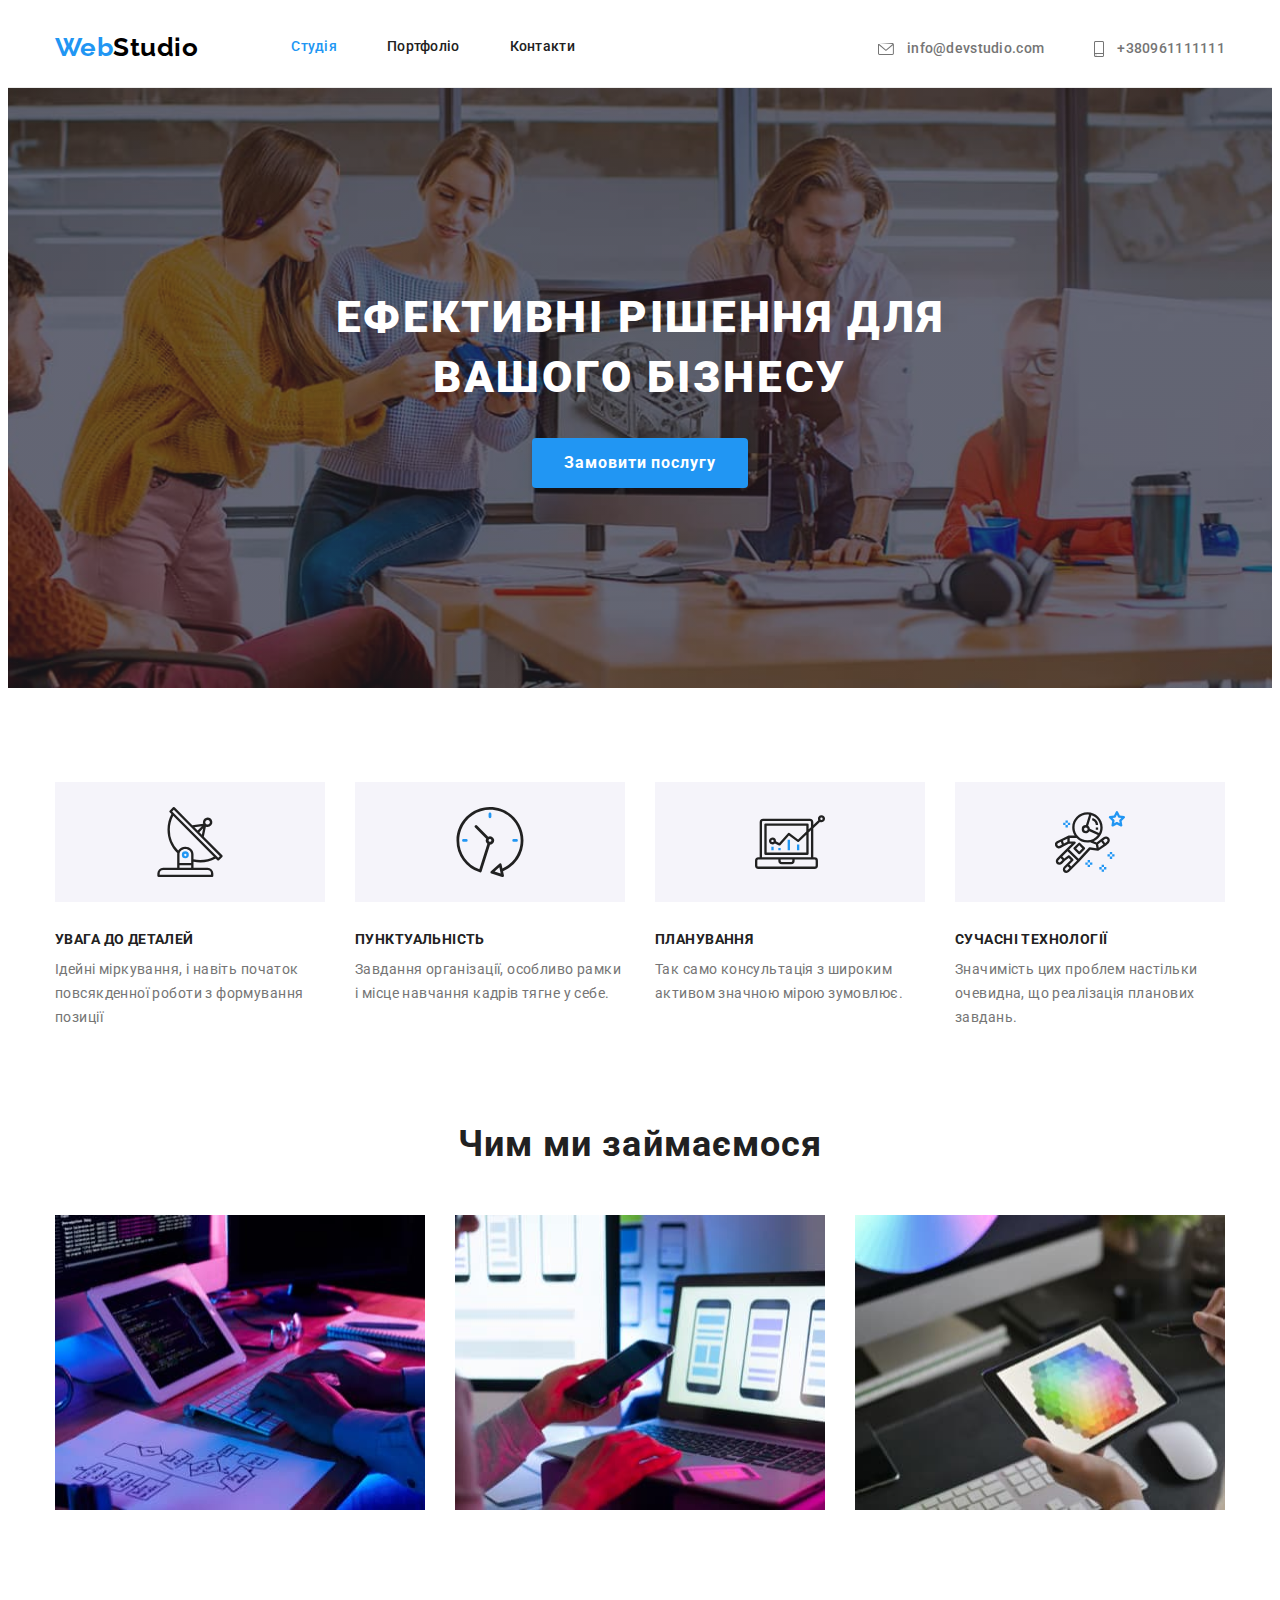
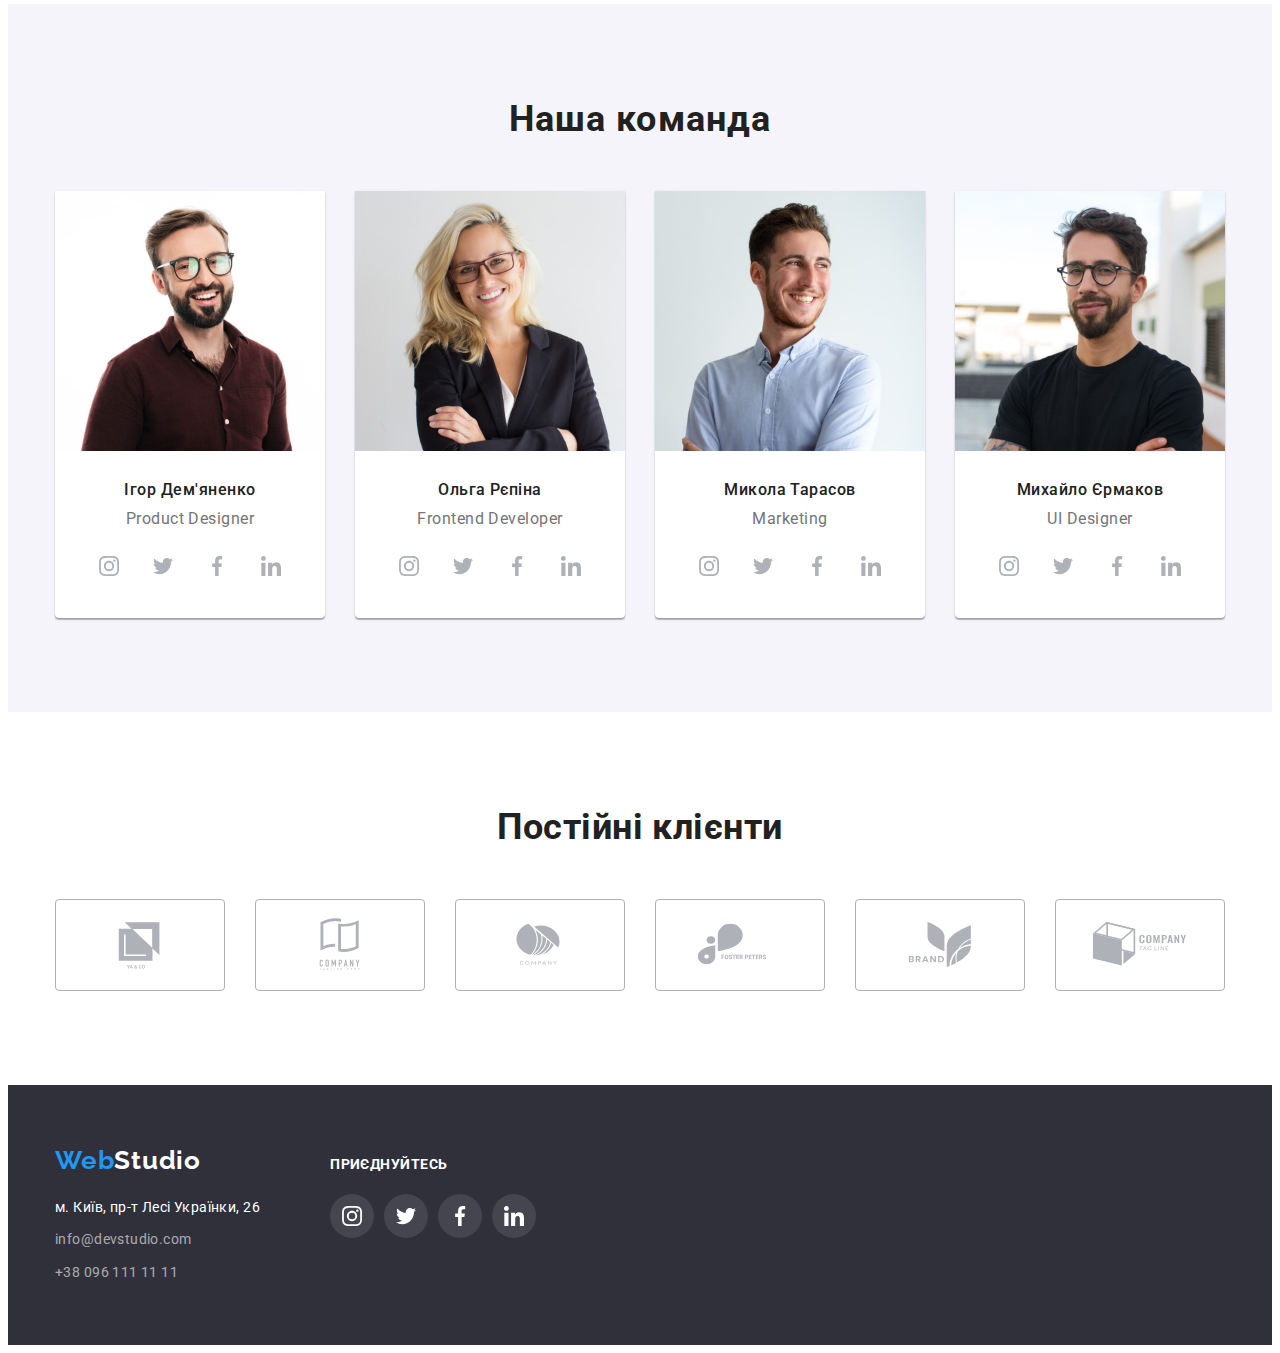
==== index.html @ 4ab60e04 "Initial commit" ====
<!DOCTYPE html>
<html lang="uk">

<head>
    <link rel="stylesheet" href="https://cdnjs.cloudflare.com/ajax/libs/modern-normalize/1.1.0/modern-normalize.min.css"
        integrity="sha512-wpPYUAdjBVSE4KJnH1VR1HeZfpl1ub8YT/NKx4PuQ5NmX2tKuGu6U/JRp5y+Y8XG2tV+wKQpNHVUX03MfMFn9Q=="
        crossorigin="anonymous" referrerpolicy="no-referrer" />
    <link rel="stylesheet" href="./css/styles.css">
    <meta charset="UTF-8">
    <meta http-equiv="X-UA-Compatible" content="IE=edge">
    <meta name="viewport" content="width=device-width, initial-scale=1.0">
    <title>Студія</title>
    <link rel="preconnect" href="https://fonts.googleapis.com">
    <link rel="preconnect" href="https://fonts.gstatic.com" crossorigin>
    <link
        href="https://fonts.googleapis.com/css2?family=Raleway:wght@700&family=Roboto:wght@400;500;700;900&display=swap"
        rel="stylesheet">
</head>

<body class="site-body">
    <!-- шапка сайту -->
    <header class="page-header">
        <div class="container container-head">
            <nav class="nav-head">
                <!-- logo -->
                <a href="./index.html" class="header-logo"><span class="web">Web</span>Studio</a>
                <!-- Навігація сайту -->
                <ul class=" nav-head-list list">
                    <li><a href="" class="header-list current">Студія</a></li>
                    <li><a href="./portfolio.html" class="header-list">Портфоліо</a></li>
                    <li><a href="#" class="header-list">Контакти</a></li>
                </ul>
            </nav>
            <!-- Контактні дані -->
            <ul class="nav-contact list">
                <li class="contact-details">
                    <a class="contact-link link" href="mailto:info@devstudio.com">
                        <svg class="contact-icon" width="16" height="12">
                            <use href="./images/icomoon.svg#icon-mail"></use>
                        </svg>
                        info@devstudio.com</a>
                </li>
                <li class="contact-details">
                    <a class="contact-link link" href="tel:+380961111111">
                        <svg class="contact-icon" width="10" height="16">
                            <use href="./images/icomoon.svg#icon-phone"></use>
                        </svg>
                        +380961111111</a>
                </li>
            </ul>
        </div>
    </header>
    <main>
        <!-- Герой -->
        <section class="overlay main-section">
            <div class="container">
                <h1 class="main-title">Ефективні рішення для вашого бізнесу</h1>
                <button type="button" class="main-btn">Замовити послугу</button>
            </div>
        </section>
        <!-- Переваги. наступні уроки  сховати заголовок h2  -->
        <section class="benefits section">
            <div class="container">
                <h2 class=" benefits-container hidden-header">Наші переваги</h2>
                <ul class="order-list list">
                    <li class="benefits-point">
                        <div class="benefits-img">
                            <svg class="icon-benefits" width="70" height="70">
                                <use href="./images/icomoon.svg#icon-antenna1"></use>
                            </svg>
                        </div>
                        <h3 class="section-heading">Увага до деталей</h3>
                        <p class=" section-p">
                            Ідейні міркування, і навіть початок повсякденної роботи з формування позиції</p>
                    </li>
                    <li class="benefits-point">
                        <div class="benefits-img">
                            <svg class="icon-benefits" width="70" height="70">
                                <use href="./images/icomoon.svg#icon-clock2"></use>
                            </svg>
                        </div>
                        <h3 class=" section-heading">Пунктуальність</h3>
                        <p class=" section-p">Завдання організації, особливо рамки і місце навчання кадрів тягне у себе.
                        </p>
                    </li>
                    <li class="benefits-point">
                        <div class="benefits-img">
                            <svg class="icon-benefits" width="70" height="70">
                                <use href="./images/icomoon.svg#icon-diagram3"></use>
                            </svg>
                        </div>
                        <h3 class="section-heading">Планування</h3>
                        <p class=" section-p">Так само консультація з широким активом значною мірою зумовлює.</p>
                    </li>
                    <li class="benefits-point">
                        <div class="benefits-img">
                            <svg class="icon-benefits" width="70" height="70">
                                <use href="./images/icomoon.svg#icon-astronaut4"></use>
                            </svg>
                        </div>
                        <h3 class=" section-heading">Сучасні технології</h3>
                        <p class="section-p">Значимість цих проблем настільки очевидна, що реалізація планових завдань.
                        </p>
                    </li>
                </ul>
            </div>
        </section>
        <!-- Чим ми займаємося -->
        <section class="about">
            <div class="container">
                <h2 class="we-work">Чим ми займаємося</h2>
                <ul class="we-work-list list">
                    <li>
                        <img src="./images/img1.jpg" alt="фото" width="370" height="295" />
                    </li>
                    <li><img src="./images/img2.jpg" alt="фото" width="370" height="295" />
                    </li>
                    <li><img src="./images/img3.jpg" alt="фото" width="370" height="295" />
                    </li>
                </ul>
            </div>
        </section>
        <!-- Наша Команда.  -->
        <section class="team-section ">
            <div class="container">
                <h2 class="our-team">Наша команда</h2>
                <ul class="team-list list">
                    <!-- Фото команди -->
                    <li class="ourteam-index">
                        <img class="photo-list-people" src="./images/img4.jpg" alt="фото-команди1" width="270"
                            height="260" />
                        <div class="pading-team">
                            <h3 class="team-name">Ігор Дем'яненко</h3>
                            <p class="working" lang="en">Product Designer</p>
                            <ul class="employees-network-list list">
                                <li class="employees-soc-item">
                                    <a class="employees-soc-link link" href="#" target="_blank"
                                        rel="noopener noreferrer nofollow">
                                        <svg class="work-con-icon" width="20" height="20">
                                            <use href="./images/icomoon.svg#icon-instagram"></use>
                                        </svg></a>
                                </li>
                                <li class="employees-soc-item">
                                    <a class="employees-soc-link link" href="#" target="_blank"
                                        rel="noopener noreferrer nofollow">
                                        <svg class="work-con-icon" width="20" height="20">
                                            <use href="./images/icomoon.svg#icon-twitter"></use>
                                        </svg></a>
                                </li>
                                <li class="employees-soc-item">
                                    <a class="employees-soc-link link" href="#" target="_blank"
                                        rel="noopener noreferrer nofollow">
                                        <svg class="work-con-icon" width="20" height="20">
                                            <use href="./images/icomoon.svg#icon-facebook"></use>
                                        </svg></a>
                                </li>
                                <li class="employees-soc-item">
                                    <a class="employees-soc-link link" href="#" target="_blank"
                                        rel="noopener noreferrer nofollow">
                                        <svg class="work-con-icon" width="20" height="20">
                                            <use href="./images/icomoon.svg#icon-linkedin"></use>
                                        </svg></a>
                                </li>
                            </ul>
                        </div>
                    </li>


                    <li class="ourteam-index">
                        <img class="photo-list-people" src="./images/img5.jpg" alt="фото-команди2" width="270"
                            height="260" />
                        <div class="pading-team">
                            <h3 class="team-name">Ольга Рєпіна</h3>
                            <p class="working" lang="en">Frontend Developer</p>
                            <ul class="employees-network-list list">
                                <li class="employees-soc-item">
                                    <a class="employees-soc-link link" href="#" target="_blank"
                                        rel="noopener noreferrer nofollow">
                                        <svg class="work-con-icon" width="20" height="20">
                                            <use href="./images/icomoon.svg#icon-instagram"></use>
                                        </svg></a>
                                </li>
                                <li class="employees-soc-item">
                                    <a class="employees-soc-link link" href="#" target="_blank"
                                        rel="noopener noreferrer nofollow">
                                        <svg class="work-con-icon" width="20" height="20">
                                            <use href="./images/icomoon.svg#icon-twitter"></use>
                                        </svg></a>
                                </li>
                                <li class="employees-soc-item">
                                    <a class="employees-soc-link link" href="#" target="_blank"
                                        rel="noopener noreferrer nofollow">
                                        <svg class="work-con-icon" width="20" height="20">
                                            <use href="./images/icomoon.svg#icon-facebook"></use>
                                        </svg></a>
                                </li>
                                <li class="employees-soc-item">
                                    <a class="employees-soc-link link" href="#" target="_blank"
                                        rel="noopener noreferrer nofollow">
                                        <svg class="work-con-icon" width="20" height="20">
                                            <use href="./images/icomoon.svg#icon-linkedin"></use>
                                        </svg></a>
                                </li>
                            </ul>
                        </div>
                    </li>
                    <li class="ourteam-index">
                        <img class="photo-list-people" src="./images/img6.jpg" alt="фото-команди3" width="270"
                            height="260" />
                        <div class="pading-team">
                            <h3 class="team-name">Микола Тарасов</h3>
                            <p class="working" lang="en">Marketing</p>
                            <ul class="employees-network-list list">
                                <li class="employees-soc-item">
                                    <a class="employees-soc-link link" href="#" target="_blank"
                                        rel="noopener noreferrer nofollow">
                                        <svg class="work-con-icon" width="20" height="20">
                                            <use href="./images/icomoon.svg#icon-instagram"></use>
                                        </svg></a>
                                </li>
                                <li class="employees-soc-item">
                                    <a class="employees-soc-link link" href="#" target="_blank"
                                        rel="noopener noreferrer nofollow">
                                        <svg class="work-con-icon" width="20" height="20">
                                            <use href="./images/icomoon.svg#icon-twitter"></use>
                                        </svg></a>
                                </li>
                                <li class="employees-soc-item">
                                    <a class="employees-soc-link link" href="#" target="_blank"
                                        rel="noopener noreferrer nofollow">
                                        <svg class="work-con-icon" width="20" height="20">
                                            <use href="./images/icomoon.svg#icon-facebook"></use>
                                        </svg></a>
                                </li>
                                <li class="employees-soc-item">
                                    <a class="employees-soc-link link" href="#" target="_blank"
                                        rel="noopener noreferrer nofollow">
                                        <svg class="work-con-icon" width="20" height="20">
                                            <use href="./images/icomoon.svg#icon-linkedin"></use>
                                        </svg></a>
                                </li>
                            </ul>
                        </div>
                    </li>
                    <li class="ourteam-index">
                        <img class="photo-list-people" src="./images/img7.jpg" alt="фото-команди4" width="270"
                            height="260" />
                        <div class="pading-team">
                            <h3 class="team-name">Михайло Єрмаков</h3>
                            <p class="working" lang="en">UI Designer</p>
                            <ul class="employees-network-list list">
                                <li class="employees-soc-item">
                                    <a class="employees-soc-link link" href="#" target="_blank"
                                        rel="noopener noreferrer nofollow">
                                        <svg class="work-con-icon" width="20" height="20">
                                            <use href="./images/icomoon.svg#icon-instagram"></use>
                                        </svg></a>
                                </li>
                                <li class="employees-soc-item">
                                    <a class="employees-soc-link link" href="#" target="_blank"
                                        rel="noopener noreferrer nofollow">
                                        <svg class="work-con-icon" width="20" height="20">
                                            <use href="./images/icomoon.svg#icon-twitter"></use>
                                        </svg></a>
                                </li>
                                <li class="employees-soc-item">
                                    <a class="employees-soc-link link" href="#" target="_blank"
                                        rel="noopener noreferrer nofollow">
                                        <svg class="work-con-icon" width="20" height="20">
                                            <use href="./images/icomoon.svg#icon-facebook"></use>
                                        </svg></a>
                                </li>
                                <li class="employees-soc-item">
                                    <a class="employees-soc-link link" href="#" target="_blank"
                                        rel="noopener noreferrer nofollow">
                                        <svg class="work-con-icon" width="20" height="20">
                                            <use href="./images/icomoon.svg#icon-linkedin"></use>
                                        </svg></a>
                                </li>
                            </ul>
                        </div>
                    </li>
                </ul>
            </div>
        </section>
        <!-- Постійні клієнти -->
        <section class="clients-section">
            <div class="container">
                <h2 class="clients-title">Постійні клієнти</h2>
                <ul class="clients-list list">
                    <li class="clients-item">
                        <a class="clients-link link" href="#" target="_blank" rel="noopener noreferrer nofollow">
                            <svg class="cliens-icon" width="106" height="60">
                                <use href="./images/icomoon.svg#icon-Logo-1"></use>
                            </svg></a>
                    </li>
                    <li class="clients-item">
                        <a class="clients-link link" href="#" target="_blank" rel="noopener noreferrer nofollow"><svg
                                class="cliens-icon" width="106" height="60">
                                <use href="./images/icomoon.svg#icon-Logo-2"></use>
                            </svg></a>
                    </li>
                    <li class="clients-item">
                        <a class="clients-link link" href="#" target="_blank" rel="noopener noreferrer nofollow"><svg
                                class="cliens-icon" width="106" height="60">
                                <use href="./images/icomoon.svg#icon-Logo-3"></use>
                            </svg></a>
                    </li>
                    <li class="clients-item">
                        <a class="clients-link link" href="#" target="_blank" rel="noopener noreferrer nofollow"><svg
                                class="cliens-icon" width="106" height="60">
                                <use href="./images/icomoon.svg#icon-Logo-4"></use>
                            </svg></a>
                    </li>
                    <li class="clients-item">
                        <a class="clients-link link" href="#" target="_blank" rel="noopener noreferrer nofollow"><svg
                                class="cliens-icon" width="106" height="60">
                                <use href="./images/icomoon.svg#icon-Logo-5"></use>
                            </svg></a>
                    </li>
                    <li class="clients-item">
                        <a class="clients-link link" href="#" target="_blank" rel="noopener noreferrer nofollow"><svg
                                class="cliens-icon" width="106" height="60">
                                <use href="./images/icomoon.svg#icon-Logo-6"></use>
                            </svg></a>
                    </li>
                </ul>
            </div>
        </section>
        </div>
    </main>
    <!-- Футер -->
    <footer class="footer">
        <div class="container">
            <div class="column-wrapper">
                <div class="left-column-footer">
                    <!-- футер лого -->
                    <a class="footer-logo" href="./index.html">
                        <span class="footer-web">Web</span>Studio</a>
                    <address class="address-footer-index ">
                        <ul class="address-list list">
                            <li class="list-index-foot">
                                <a class="address link" href="https://goo.gl/maps/mVJf43payoTZsXNx5" target="_blank"
                                    rel="noopener norefferer nofollow">м. Київ, пр-т Лесі Українки, 26</a>
                            </li>
                            <li class="address-item">
                                <a class="footer-link link" href="mailto:info@devstudio.com">
                                    info@devstudio.com</a>
                            </li>
                            <li class="address-item">
                                <a class="footer-link link " href=+380961111111">
                                    +38 096 111 11 11</a>
                            </li>
                        </ul>
                    </address>
                </div>
                <!--Приєднуйтесь -->
                <div class="social-networks-footer">
                    <p class="invitation-text">Приєднуйтесь</p>
                    <ul class="soc-networks-list list">
                        <li class="networks-soc-item">
                            <a class="networks-soc-link link" href="#" target="_blank"
                                rel="noopener noreferrer nofollow"><svg class="networks-soc-icon" width="20"
                                    height="20">
                                    <use href="./images/icomoon.svg#icon-instagram"></use>
                                </svg></a>
                        </li>
                        <li class="networks-soc-item">
                            <a class="networks-soc-link link" href="#" target="_blank"
                                rel="noopener noreferrer nofollow"><svg class="networks-soc-icon" width="20"
                                    height="20">
                                    <use href="./images/icomoon.svg#icon-twitter"></use>
                                </svg></a>
                        </li>
                        <li class="networks-soc-item">
                            <a class="networks-soc-link link" href="#" target="_blank"
                                rel="noopener noreferrer nofollow"><svg class="networks-soc-icon" width="20"
                                    height="20">
                                    <use href="./images/icomoon.svg#icon-facebook"></use>
                                </svg></a>
                        </li>
                        <li class="networks-soc-item">
                            <a class="networks-soc-link link" href="#" target="_blank"
                                rel="noopener noreferrer nofollow"><svg class="networks-soc-icon" width="20"
                                    height="20">
                                    <use href="./images/icomoon.svg#icon-linkedin"></use>
                                </svg></a>
                        </li>
                    </ul>
                </div>
            </div>
        </div>
    </footer>
</body>

</html>
---- css/styles.css ----
html {
    box-sizing: border-box;
}

*,
*::before,
*::after {
    box-sizing: inherit;
}

.body {
    font-family: 'Roboto', sans-serif;
    background-color: #FFFFFF;
    font-size: 14px;
    letter-spacing: 0.03em;
    color: var(--main-txt);
}

:root {
    --primary-text-color: #757575;
    --title-text-color: #212121;
    --accent-color: #2196f3;
    --secondary-accent-color: #ffffff;
    --hero-bg-color: #2f303a;
    --secondary-bg-color: #f5f4fa;
    --hover-btn-color: #188ce8;
    --header-logo-text-color: #000000;
    --border-header-color: #ececec;
    --footer-mail-tel-color: rgba(255, 255, 255, 0.6);
    --portfolio-item-border-color: #eeeeee;
    --fill-icon-color: #afb1b8;
}

p,
h1,
h2,
h3,
h4,
h5,
h6 {
    margin: 0;
}

ul,
ol {
    margin: 0;
    padding-left: 0;
}

button {
    cursor: pointer;
}

img {
    display: block;
}

/* Прибирає крапки в списках елементів <li> */
.list {
    list-style: none;
}

/*Прибирає підкреслення посилань<a> */
.link {
    text-decoration: none;
}

.container {
    width: 1200px;
    padding-left: 15px;
    padding-right: 15px;
    margin: 0 auto;
    /* outline: 2px solid red; */
}

.img {
    display: block;
}

.site-body {
    background-color: var(--secondary-accent-color);
    color: var(--title-text-color);
    font-family: 'Roboto', sans-serif;
    letter-spacing: 0.03em;
}

/* Хедер шапка сайту */

.page-header {
    /* display: flex;
    padding-top: 24px;
    padding-bottom: 24px;
    outline: 2px solid #F5F5F5; */
    padding: 24px 0;
    border-bottom: 1px solid var(--border-header-color);
}

.container-head {
    display: flex;
    align-items: center;
}

.nav-head {
    display: flex;
    align-items: center;
}

/* logo (спільне)*/
.header-logo {
    font-family: 'Raleway', sans-serif;
    font-weight: 700;
    font-size: 26px;
    line-height: 1.19;
    color: #000000;
    text-decoration: none;
    margin-right: 93px;
}

.web {
    color: #2196F3;
    text-decoration: none
}

/* Навігація сайту (спільна) */
.nav-head-list {
    font-weight: 500;
    font-size: 14px;
    line-height: 1.14;
    letter-spacing: 0.02em;
    display: flex;
    gap: 50px;
}

.header-list {
    font-family: 'Roboto', sans-serif;
    font-weight: 500;
    font-size: 14px;
    line-height: 1.14;
    letter-spacing: 0.02em;
    color: #212121;
    text-decoration: none;
    display: block;
}

.header-list:hover,
.header-list:focus {
    color: #2196F3;
}

.current {
    color: #2196F3;
}

/*Контактні дані (спільні)*/
.nav-contact {
    display: flex;
    gap: 50px;
    margin-left: auto;
}

.contact-link {
    /* font-family: 'Roboto', sans-serif;
    font-weight: 500;
    font-size: 14px;
    line-height: 1.14;
    letter-spacing: 0.02em;
    color: #757575;
    text-decoration: none;
    font-style: normal;
    padding-top: 32px;
    padding-bottom: 32px; */
    font-weight: 500;
    font-size: 14px;
    line-height: 1.14;
    letter-spacing: 0.02em;
    color: var(--primary-text-color);
    vertical-align: middle;
}

.contact-link:hover,
.contact-link:focus {
    color: var(--accent-color);
}

/* іконки до мейл та тел (спільний) 4 дз*/
.contact-icon {
    margin-right: 10px;
    fill: currentColor;
    vertical-align: middle
}


/* Футер ( спільний ) */

.footer {
    background-color: var(--hero-bg-color);
    color: var(--secondary-accent-color);
    padding: 60px 0;
}

.column-wrapper {
    display: flex;
    gap: 70px;
    align-items: baseline;
}

.left-column-footer {}

.footer-logo {
    font-family: 'Raleway', sans-serif;
    font-weight: 700;
    font-size: 26px;
    line-height: 1.19;
    letter-spacing: 0.03em;
    color: var(--secondary-accent-color);
    text-decoration: none;
}

.footer-web {
    text-decoration: none;
    color: #2196F3;
}

.address-footer-index {
    margin-top: 20px;
}

.list-index-foot {
    /* margin-bottom: 9px; */
    display: block;
}

.address {
    font-family: 'Roboto', sans-serif;
    font-weight: 400;
    font-size: 14px;
    line-height: 1.71;
    letter-spacing: 0.03em;
    color: var(--secondary-accent-color);
    text-decoration: none;
    font-style: normal;
}

.address-item {
    display: block;
    margin-top: 9px;
}

.footer-link {
    font-family: 'Roboto', sans-serif;
    font-weight: 400;
    font-size: 14px;
    line-height: 1.71;
    letter-spacing: 0.03em;
    color: var(--footer-mail-tel-color);
    font-style: normal;
}

.address:hover,
.address:focus,
.footer-link :hover,
.footer-link :focus {
    color: var(--accent-color);
}

/* Приєднуйтесь .Футер (спільний) */


.invitation-text {
    /* font-family: 'Roboto';
    font-weight: 700;
    font-size: 14px;
    line-height: 16px;
    letter-spacing: 0.03em;
    text-transform: uppercase;
    color: #FFFFFF; */
    font-weight: 700;
    font-size: 14px;
    line-height: 1.14;
    text-transform: uppercase;
    color: var(--secondary-accent-color);
    margin-bottom: 21px;
}

.soc-networks-list {
    display: flex;
    justify-content: center;
    gap: 10px;
    /* display: flex;
    gap: 10px;
    margin-top: 20px;
     */
}

.networks-soc-item {
    width: 44px;
    height: 44px;
}

.networks-soc-link {
    width: 100%;
    height: 100%;
    display: flex;
    background: rgba(255, 255, 255, 0.1);
    border-radius: 50%;
    align-items: center;
    justify-content: center;
}

.networks-soc-icon {
    fill: var(--secondary-accent-color);
}

.networks-soc-link:hover,
.networks-soc-link:focus {
    background-color: var(--accent-color);
}

.networks-soc-link:hover,
.networks-soc-icon,
.networks-soc-link:focus,
.networks-soc-icon {
    fill: var(--secondary-accent-color);
}

/* Герой  індекс*/
.overlay {
    background-color: var(--hero-bg-color);
    padding-top: 200px;
    padding-bottom: 200px;
    text-align: center;
    max-width: 1600px;
    height: 600px;
    margin-left: auto;
    margin-right: auto;
    background-image: linear-gradient(to right, rgba(47, 48, 58, 0.4), rgba(47, 48, 58, 0.4)),
        url(../images/img.hero.jpg);
    background-size: cover;
    background-repeat: no-repeat;
    background-position: center;
}

.main-section {
    background-color: #2F303A;
    padding-bottom: 200px;
    padding-top: 200px;
    text-align: center;
}

/* Ефективні рішення для вашого бізнесу */
.main-title {
    font-family: 'Roboto', sans-serif;
    font-weight: 900;
    font-size: 44px;
    line-height: 1.36;
    text-align: center;
    letter-spacing: 0.06em;
    text-transform: uppercase;
    color: #FFFFFF;
    width: 696px;
    margin: 0 auto;
    margin-bottom: 30px;
}

/* Кнопка індекс */
.main-btn {
    box-shadow: 0px 4px 4px rgba(0, 0, 0, 0.15);
    border-radius: 4px;
    border: none;
    background-color: #2196F3;
    font-family: 'Roboto';
    font-weight: 700;
    font-size: 16px;
    line-height: 1.87;
    letter-spacing: 0.06em;
    color: #FFFFFF;
    cursor: pointer;
    min-width: 216px;
    padding: 10px 32px;
}

/* Переваги. Потім сховати заголовок h2 */
.benefits {
    padding-top: 94px;
    padding-bottom: 94px;
}

.benefits-container {}

.hidden-header {
    position: absolute;
    white-space: nowrap;
    width: 1px;
    height: 1px;
    overflow: hidden;
    border: 0;
    padding: 0;
    clip: rect(0 0 0 0);
    clip-path: inset(50%);
    margin: -1px;
}

.order-list {
    display: flex;
    gap: 30px;
}

.benefits-point {
    flex-basis: calc((100% - 30px) / 4);
}

.benefits-img {
    width: 270px;
    height: 120px;
    display: flex;
    align-items: center;
    justify-content: center;
    padding: 25px 100px;
    background-color: var(--secondary-bg-color);
    margin-bottom: 30px;
}

.icon-benefits {}

.section-heading {
    font-weight: 700;
    font-size: 14px;
    line-height: 1.14;
    letter-spacing: 0.03em;
    text-transform: uppercase;
    color: var(--title-text-color);
    margin-bottom: 10px;
}

.section-p {
    font-family: 'Roboto', sans-serif;
    font-weight: 400;
    font-size: 14px;
    line-height: 1.71;
    letter-spacing: 0.03em;
    color: #757575;
    /* margin-top: 10px; */
}

/* Чим ми займаємося */
.about {
    text-align: center;
    padding-bottom: 94px;
}

.we-work {
    font-family: 'Roboto', sans-serif;
    font-weight: 700;
    font-size: 36px;
    line-height: 1.16;
    text-align: center;
    letter-spacing: 0.03em;
    color: #212121;
    margin-bottom: 50px;
}

.we-work-list {
    display: flex;
    gap: 30px;
}

/* Наша команда */
.team-section {
    /* background-color: #F5F4FA;
    text-align: center;
    padding-bottom: 94px 0; */
    background-color: #F5F4FA;
    padding-top: 94px;
    padding-bottom: 94px;
    text-align: center;
}

.our-team {
    /* font-family: 'Roboto', sans-serif;
    font-weight: 700;
    font-size: 36px;
    line-height: 1.16;
    text-align: center;
    letter-spacing: 0.03em;
    color: #212121;
    margin-bottom: 50px; */
    font-weight: 700;
    font-size: 36px;
    line-height: 1.17;
    letter-spacing: 0.03em;
    color: var(--title-text-color);
    margin-bottom: 50px;
}

.team-list {
    display: flex;
    gap: 30px;
}

/* Фото команди */
.ourteam-index {
    background: #FFFFFF;
    box-shadow: 0px 1px 3px rgba(0, 0, 0, 0.12), 0px 1px 1px rgba(0, 0, 0, 0.14), 0px 2px 1px rgba(0, 0, 0, 0.2);
    border-radius: 0px 0px 4px 4px;
}

.pading-team {
    /* padding: 30px 0;
    font-size: 0; */
    padding-top: 30px;
    padding-bottom: 30px;
}

.team-name {
    font-family: 'Roboto', sans-serif;
    font-weight: 500;
    font-size: 16px;
    line-height: 1.18;
    text-align: center;
    letter-spacing: 0.03em;
    color: #212121;
    margin-bottom: 10px;
}

.working {
    font-family: 'Roboto', sans-serif;
    font-weight: 400;
    font-size: 16px;
    line-height: 1.19;
    text-align: center;
    letter-spacing: 0.03em;
    color: #757575;
    margin-bottom: 16px;
}



/* Соцмережі під фото */
.work-con-icon {
    fill: var(--fill-icon-color);
}

.employees-network-list {
    display: flex;
    justify-content: center;
    gap: 10px;
}

.employees-soc-item {
    width: 44px;
    height: 44px;
}

.employees-soc-link {
    width: 100%;
    height: 100%;
    display: flex;
    background: var(--secondary-accent-color);
    border-radius: 50%;
    align-items: center;
    justify-content: center;
}

.employees-soc-link:hover,
.employees-soc-link:focus {
    background: var(--accent-color);
}

.employees-soc-link:hover .work-con-icon,
.employees-soc-link:focus .work-con-icon {
    fill: var(--secondary-accent-color);
}

/* Постійні клієнти */
.clients-section {
    padding-top: 94px;
    padding-bottom: 94px;
}

.clients-title {
    font-weight: 700;
    font-size: 36px;
    line-height: 1.17;
    text-align: center;
    color: var(--title-text-color);
    margin-bottom: 50px;
}

.clients-list {
    display: flex;
    gap: 30px;
    list-style-type: none;
}

.clients-item {
    width: calc((100% - 150px) / 6);
    height: 92px;
}

.clients-link {
    width: 100%;
    height: 100%;
    border: 1px solid var(--fill-icon-color);
    border-radius: 4px;
    display: flex;
    align-items: center;
    justify-content: center;
}

.cliens-icon {
    fill: var(--fill-icon-color);
}

.clients-link:hover,
.clients-link:focus {
    border-color: var(--accent-color);
}

.clients-link:hover .cliens-icon,
.clients-link:focus .cliens-icon {
    fill: var(--accent-color);
}

/* Портфоліо  Портфоліо Портфоліо Портфоліо */
/* головний контент меін */
.main-color-port {
    padding-top: 94px;
    padding-bottom: 94px;
}

.hidden-header-port {
    position: absolute;
    white-space: nowrap;
    width: 1px;
    height: 1px;
    overflow: hidden;
    border: 0;
    padding: 0;
    clip: rect(0 0 0 0);
    clip-path: inset(50%);
    margin: -1px;


}

/* Конопки */
.button-list-port {
    display: flex;
    justify-content: center;
    gap: 8px;
    margin-bottom: 50px;
}

.filter-button {}

.portfolio-button {
    font-family: 'Roboto', sans-serif;
    font-style: normal font-weight: 500;
    font-size: 16px;
    line-height: 1.62;
    text-align: center;
    letter-spacing: 0.03em;
    background-color: #F5F4FA;
    color: var(--title-text-color: #212121);
    border-radius: 4px;
    border: none;
    padding: 6px 22px;
}

.portfolio-button:hover,
.portfolio-button:focus {
    color: var(--secondary-accent-color);
    background-color: var(--accent-color);
    cursor: pointer;
    box-shadow: 0px 3px 1px rgba(0, 0, 0, 0.1), 0px 1px 2px rgba(0, 0, 0, 0.08),
        0px 2px 2px rgba(0, 0, 0, 0.12);
}

/* Список портфоліо карток */
.port-product-list {
    display: flex;
    flex-wrap: wrap;
    gap: 30px;
}

.product-item {
    flex-basis: calc((100% - 60px) / 3);
}

.card-link {
    display: block;
}

.card-link:hover,
.card-link:focus {
    box-shadow: 0px 1px 1px rgba(0, 0, 0, 0.12), 0px 4px 4px rgba(0, 0, 0, 0.06), 1px 4px 6px rgba(0, 0, 0, 0.16);
}

.card-image {}

.portfolio-owner {
    padding: 20px 24px;
    border: 1px solid var(--portfolio-item-border-color);
    border-top: none;
}

.portfolio-img {
    font-family: 'Roboto', sans-serif;
    font-weight: 700;
    font-size: 18px;
    line-height: 2;
    letter-spacing: 0.06em;
    color: #212121;
    margin-bottom: 4px;
    /* font-weight: 700;
    font-size: 18px;
    line-height: calc(36 / 18);
    letter-spacing: 0.06em;
    color: var(--title-text-color); */
}

.portfolio-parag {
    font-family: 'Roboto', sans-serif;
    font-weight: 400;
    font-size: 16px;
    line-height: 1.87;
    letter-spacing: 0.03em;
    color: #757575;
    /* font-weight: 400;
    font-size: 16px;
    line-height: 1.87;
    letter-spacing: 0.03em;
    color: var(--primary-text-color); */
}

/* футер зверху спільний */
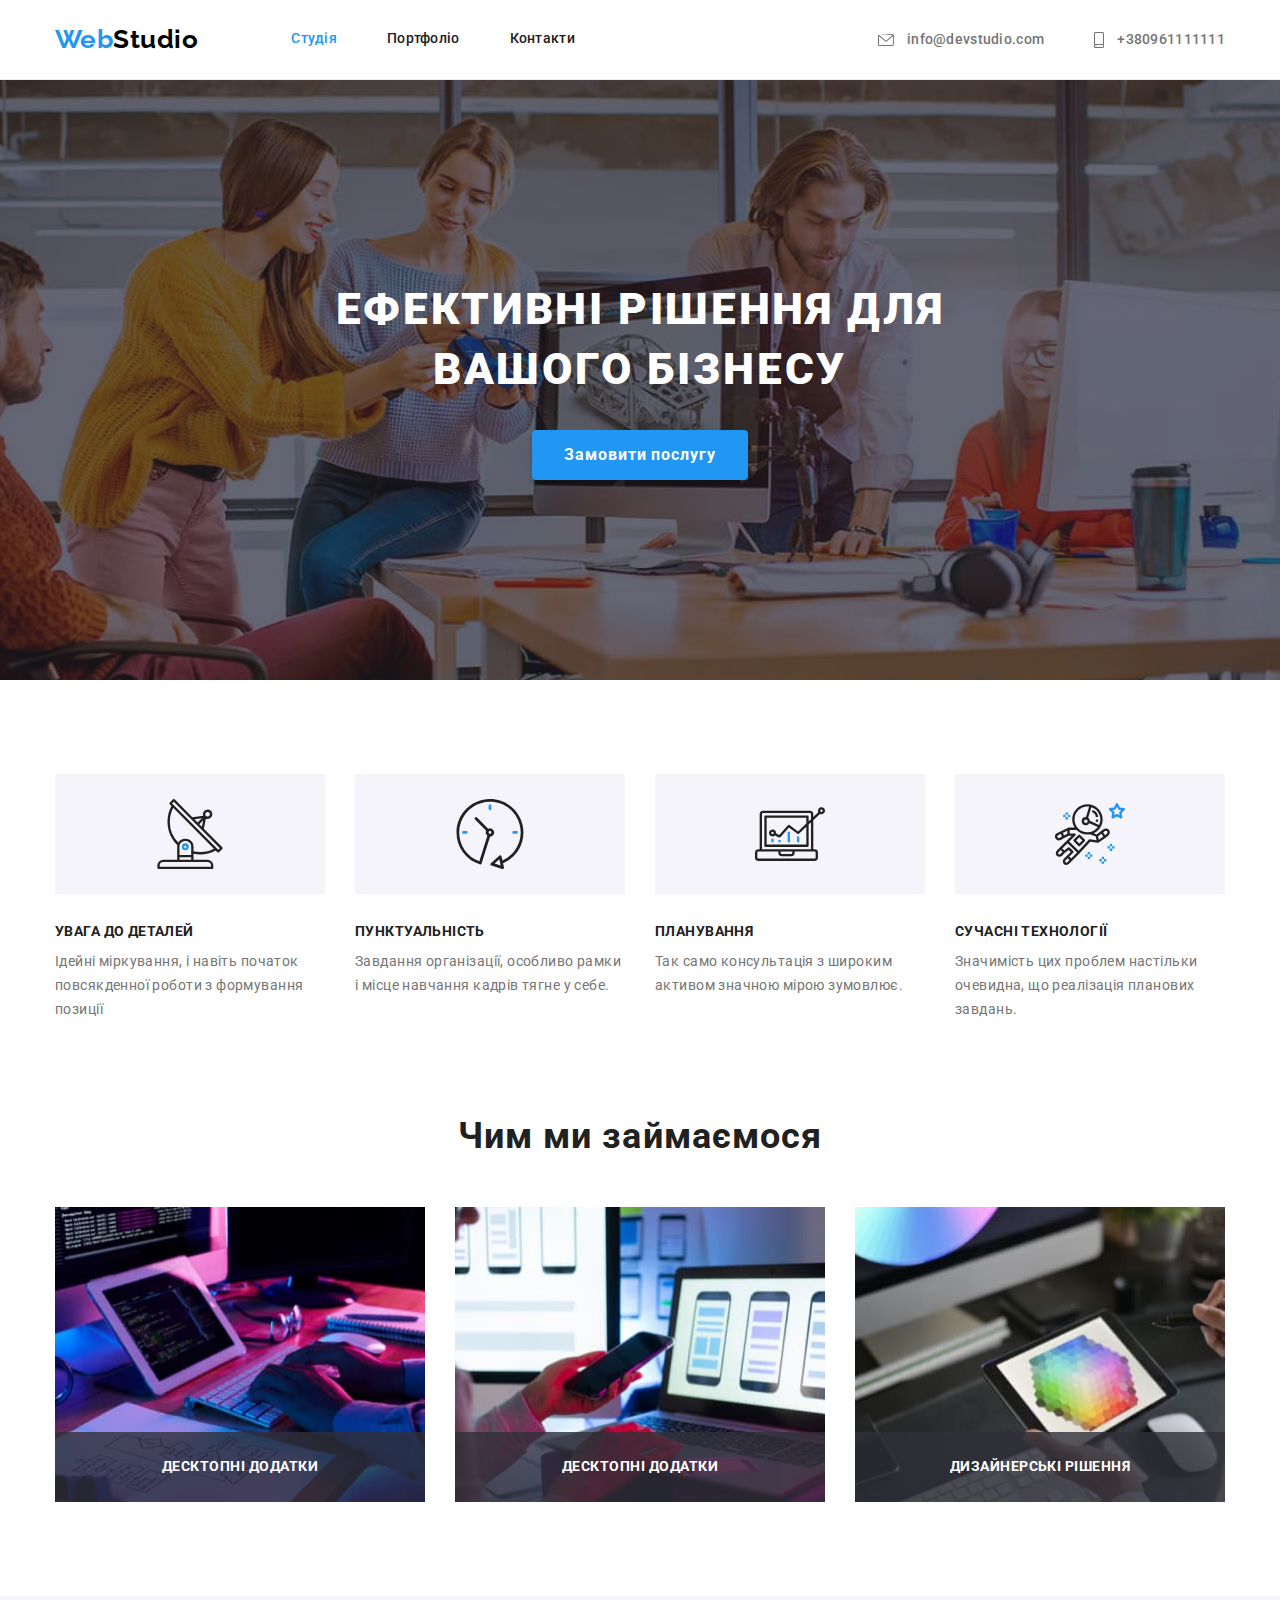
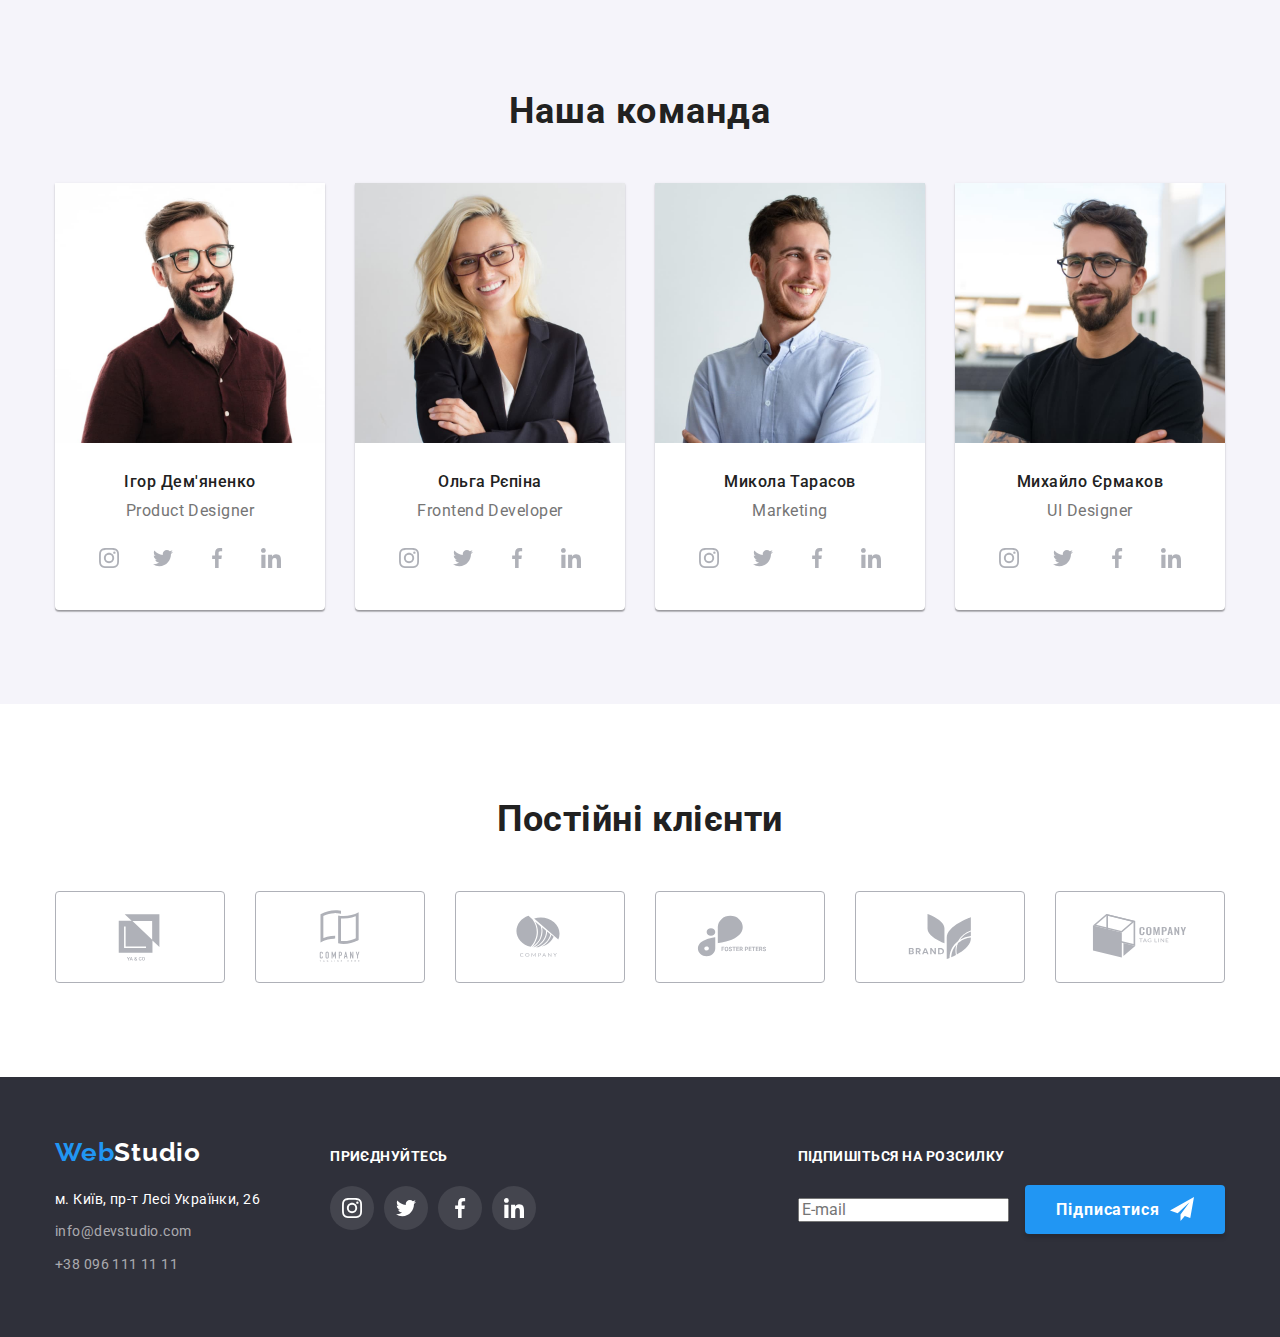
==== commit 6b7b24f6: "hw5" ====
--- a/index.html
+++ b/index.html
@@ -2,20 +2,23 @@
 <html lang="uk">
 
 <head>
+    <meta charset="UTF-8">
+    <meta http-equiv="X-UA-Compatible" content="IE=edge">
+    <meta name="viewport" content="width=device-width, initial-scale=1.0">
+    <title>&#13277;Студія</title>
+
+    <link rel="preconnect" href="https://fonts.googleapis.com">
+    <link rel="preconnect" href="https://fonts.gstatic.com" crossorigin>
+    <link href="https://fonts.googleapis.com/css2?family=Raleway:wght@700&family=Roboto:wght@400;500;700;900&display=swap"
+        rel="stylesheet">
+
+    <link rel="stylesheet" href="https://cdnjs.cloudflare.com/ajax/libs/modern-normalize/1.0.0/modern-normalize.min.css" />
     <link rel="stylesheet" href="https://cdnjs.cloudflare.com/ajax/libs/modern-normalize/1.1.0/modern-normalize.min.css"
         integrity="sha512-wpPYUAdjBVSE4KJnH1VR1HeZfpl1ub8YT/NKx4PuQ5NmX2tKuGu6U/JRp5y+Y8XG2tV+wKQpNHVUX03MfMFn9Q=="
         crossorigin="anonymous" referrerpolicy="no-referrer" />
+
     <link rel="stylesheet" href="./css/styles.css">
-    <meta charset="UTF-8">
-    <meta http-equiv="X-UA-Compatible" content="IE=edge">
-    <meta name="viewport" content="width=device-width, initial-scale=1.0">
-    <title>Студія</title>
-    <link rel="preconnect" href="https://fonts.googleapis.com">
-    <link rel="preconnect" href="https://fonts.gstatic.com" crossorigin>
-    <link
-        href="https://fonts.googleapis.com/css2?family=Raleway:wght@700&family=Roboto:wght@400;500;700;900&display=swap"
-        rel="stylesheet">
-</head>
+    
 
 <body class="site-body">
     <!-- шапка сайту -->
@@ -111,11 +114,20 @@
                 <h2 class="we-work">Чим ми займаємося</h2>
                 <ul class="we-work-list list">
                     <li>
+                        <div class="we-do-container">
+                            <p class="we-do-text">Десктопні додатки</p>
                         <img src="./images/img1.jpg" alt="фото" width="370" height="295" />
-                    </li>
+                    </div>
+                    </li>
+                    <div class="we-do-container">
+                        <p class="we-do-text">Десктопні додатки</p>
                     <li><img src="./images/img2.jpg" alt="фото" width="370" height="295" />
-                    </li>
+                    </div>
+                    </li>
+                    <div class="we-do-container">
+                        <p class="we-do-text">Дизайнерські рішення</p>
                     <li><img src="./images/img3.jpg" alt="фото" width="370" height="295" />
+                    </div>
                     </li>
                 </ul>
             </div>
@@ -388,9 +400,85 @@
                         </li>
                     </ul>
                 </div>
+                <div class="footer-input-check">
+                    <p class="footer-label">Підпишіться на розсилку</p>
+                    <form name="footer-form" class="footer-form" action="#" autocomplete="off">
+                        <label>
+                            <input type="email" name="mail" placeholder="E-mail" class="foot-sub-form-mail"/>
+                        </label>
+                        <button class="footer-subscription main-button" type="submit">
+                            Підписатися
+                            <svg class="button-send-icon" width="24" height="24">
+                                <use href="./images/icomoon.svg#icon-send-sms"></use>
+                            </svg>
+                        </button>
+                    </form>
             </div>
         </div>
     </footer>
+    <!------------Модальне вікно ---------------->
+
+    <div class="backdrop is-hidden" data-modal>
+        <div class="modal">
+            <button type="button" class="modal-close" data-modal-close>
+                <svg class="modal-close-icon" width="18" height="18">
+                    <use href="./images/icomoon.svg#icon-close"></use>
+                </svg>
+            </button>
+            <!-- <p class="modal-name">Залиште свої дані, ми вам передзвонимо</p>
+            <form class="modal-form">
+                <div class="modal-field">
+                    <label for="user-name" class="inpul-label">Ім'я</label>
+                    <div class="input-wrap">
+                        <input type="text" name="user-name" class="modal-input" minlength="3" required id="user-name" />
+                        <svg class="modal-input-icon" width="18" height="18">
+                            <use href="./images/icons.svg#(експортувати картинку)"></use>
+                        </svg>
+                    </div>
+                </div>
+            
+                <div class="modal-label">
+                    <label for="user-tel" class="inpul-label">Телефон</label>
+                    <div class="input-wrap">
+                        <input type="tel" name="user-tel" class="modal-input" title="+380 (67) 111-11-11"
+                            pattern="[\+]\d{3}\s[\(]\d{2}[\)]\s\d{3}[\-]\d{2}[\-]\d{2}" required id="user-tel" />
+                        <svg class="modal-input-icon" width="18" height="18">
+                            <use href="./images/icons.svg#(експортувати картинку)"></use>
+                        </svg>
+                    </div>
+                </div>
+            
+                <div class="modal-field">
+                    <label for="user-email" class="inpul-label">Пошта</label>
+                    <div class="input-wrap">
+                        <input type="email" name="user-email" class="modal-input" id="user-email" />
+                        <svg class="modal-input-icon" width="18" height="18">
+                            <use href="./images/icons.svg#(експортувати картинкуemail)"></use>
+                        </svg>
+                    </div>
+                </div>
+            
+                <div class="modal-field">
+                    <label for="user-comment" class="inpul-label">Коментар</label>
+                    <textarea name="user-comment" id="user-comment" class="modal-user-comment modal-input"
+                        placeholder="Введіть текст"></textarea>
+                </div>
+            
+                <div class="modal-field">
+                    <input type="checkbox" name="privacy" id="privacy" class="input-check hidden-header">
+                    <label for="privacy" class="check-text">
+                        <span>
+                            <svg class="check-icon" width="16" height="15">
+                                <use href="./images/icons.svg#(експортувати картинку)></use>
+                        </svg>
+                            </span>
+                            Погоджуюся з розсилкою та приймаю <a href=" #" class="contract-conditions">Умови договору</a></label>
+                </div>
+                <button type="submit" class="modal-send-button">Відправити</button>
+            </form> -->
+            </div>
+            </div>
+<!------------------Скріпти ------------------>
+<script src="./js/modal.js"></script>
 </body>
-
 </html>--- a/css/styles.css
+++ b/css/styles.css
@@ -323,6 +323,53 @@
     fill: var(--secondary-accent-color);
 }
 
+.footer-input-check {
+    margin-left: auto;
+}
+
+.footer-label {
+    margin-bottom: 20px;
+    font-weight: 700;
+    font-size: 14px;
+    line-height: 1.14;
+    text-transform: uppercase;
+}
+
+.footer-subscription {
+    width: 200px;
+    margin-left: 12px;
+    padding: 10px 28px;
+}
+
+.main-button {
+    display: inline-flex;
+    align-items: center;
+    justify-content: center;
+    font-family: 'Roboto', sans-serif;
+    font-weight: 700;
+    font-size: 16px;
+    line-height: 1.87;
+    letter-spacing: 0.06em;
+    color: var(--secondary-accent-color);
+    background-color: var(--accent-color);
+    box-shadow: 0px 4px 4px rgba(0, 0, 0, 0.15);
+    border: 0px;
+    border-radius: 4px;
+    transition-property: background-color;
+    transition-duration: var(--transition-duration);
+    transition-timing-function: var(--transition-timing-function);
+    cursor: pointer;
+}
+
+.main-button:hover {
+    background-color: var(--hover-btn-color);
+}
+
+.button-send-icon {
+    margin-left: 10px;
+    fill: var(--secondary-accent-color);
+}
+
 /* Герой  індекс*/
 .overlay {
     background-color: var(--hero-bg-color);
@@ -464,6 +511,28 @@
     gap: 30px;
 }
 
+.we-do-container {
+    position: relative;
+}
+
+.we-do-text {
+    position: absolute;
+    bottom: 0;
+    width: 370px;
+    height: 70px;
+    font-weight: 700;
+    font-size: 14px;
+    line-height: 1.14;
+    text-transform: uppercase;
+    color: var(--secondary-accent-color);
+
+    display: flex;
+    justify-content: center;
+    align-items: center;
+
+    background: rgba(47, 48, 58, 0.8);
+}
+
 /* Наша команда */
 .team-section {
     /* background-color: #F5F4FA;
@@ -683,12 +752,40 @@
     gap: 30px;
 }
 
-.product-item {
+.port-product-list .product-item {
     flex-basis: calc((100% - 60px) / 3);
+
+    transition-property: box-shadow;
+    transition-duration: var(--transition-duration);
+    transition-timing-function: var(--transition-timing-function);
+}
+
+.product-item:hover .port-img-text {
+    transform: translateY(0);
+}
+
+.port-product-list .product-item:hover {
+    box-shadow: 0px 1px 1px rgba(0, 0, 0, 0.12), 0px 4px 4px rgba(0, 0, 0, 0.06), 1px 4px 6px rgba(0, 0, 0, 0.16);
 }
 
 .card-link {
     display: block;
+}
+
+.port-img-text {
+    position: absolute;
+    top: 0;
+    padding: 63px 24px;
+    font-weight: 400;
+    font-size: 18px;
+    line-height: 1.56;
+    letter-spacing: 0.03em;
+    color: var(--secondary-accent-color);
+    background-color: rgba(33, 150, 243, 0.9);
+    height: 100%;
+    transform: translateY(100%);
+    transition: transform var(--transition-duration) var(--transition-timing-function);
+    overflow: auto;
 }
 
 .card-link:hover,
@@ -733,4 +830,63 @@
     color: var(--primary-text-color); */
 }
 
-/* футер зверху спільний */+.port-img-text-cont {
+    position: relative;
+    overflow: hidden;
+}
+
+/*----------- МОДАЛЬНЕ ВІКНО -------------- */
+.backdrop {
+    width: 100%;
+    height: 100%;
+    background-color: rgba(0, 0, 0, 0.2);
+    position: fixed;
+    top: 0;
+    transition: opacity 250ms var(--timing-function), visibility 250ms var(--timing-function);
+}
+
+/* Стан коли модалка відкрита */
+.modal {
+    width: 528px;
+    min-height: 581px;
+    background-color: var(--secondary-accent-color);
+    box-shadow: 0px 1px 3px rgba(0, 0, 0, 0.12), 0px 1px 1px rgba(0, 0, 0, 0.14), 0px 2px 1px rgba(0, 0, 0, 0.2);
+    border-radius: 4px;
+    position: absolute;
+    top: 50%;
+    left: 50%;
+    transform: translate(-50%, -50%) scale(1);
+
+    transition: transform var(--transition-duration) var(--transition-timing-function);
+}
+
+/* Стан коли модалка закрита */
+.backdrop.is-hidden .modal {
+    transform: translate(-50%, -50%) scale(0);
+}
+
+.modal-close {
+    width: 30px;
+    height: 30px;
+    background-color: transparent;
+    border: 1px solid rgba(0, 0, 0, 0.1);
+    border-radius: 50%;
+    position: absolute;
+    right: 8px;
+    top: 8px;
+    display: flex;
+    align-items: center;
+    justify-content: center;
+    cursor: pointer;
+}
+
+.modal-close:hover {
+    fill: var(--hover-btn-color);
+
+}
+
+.backdrop.is-hidden {
+    opacity: 0;
+    visibility: hidden;
+    pointer-events: none;
+}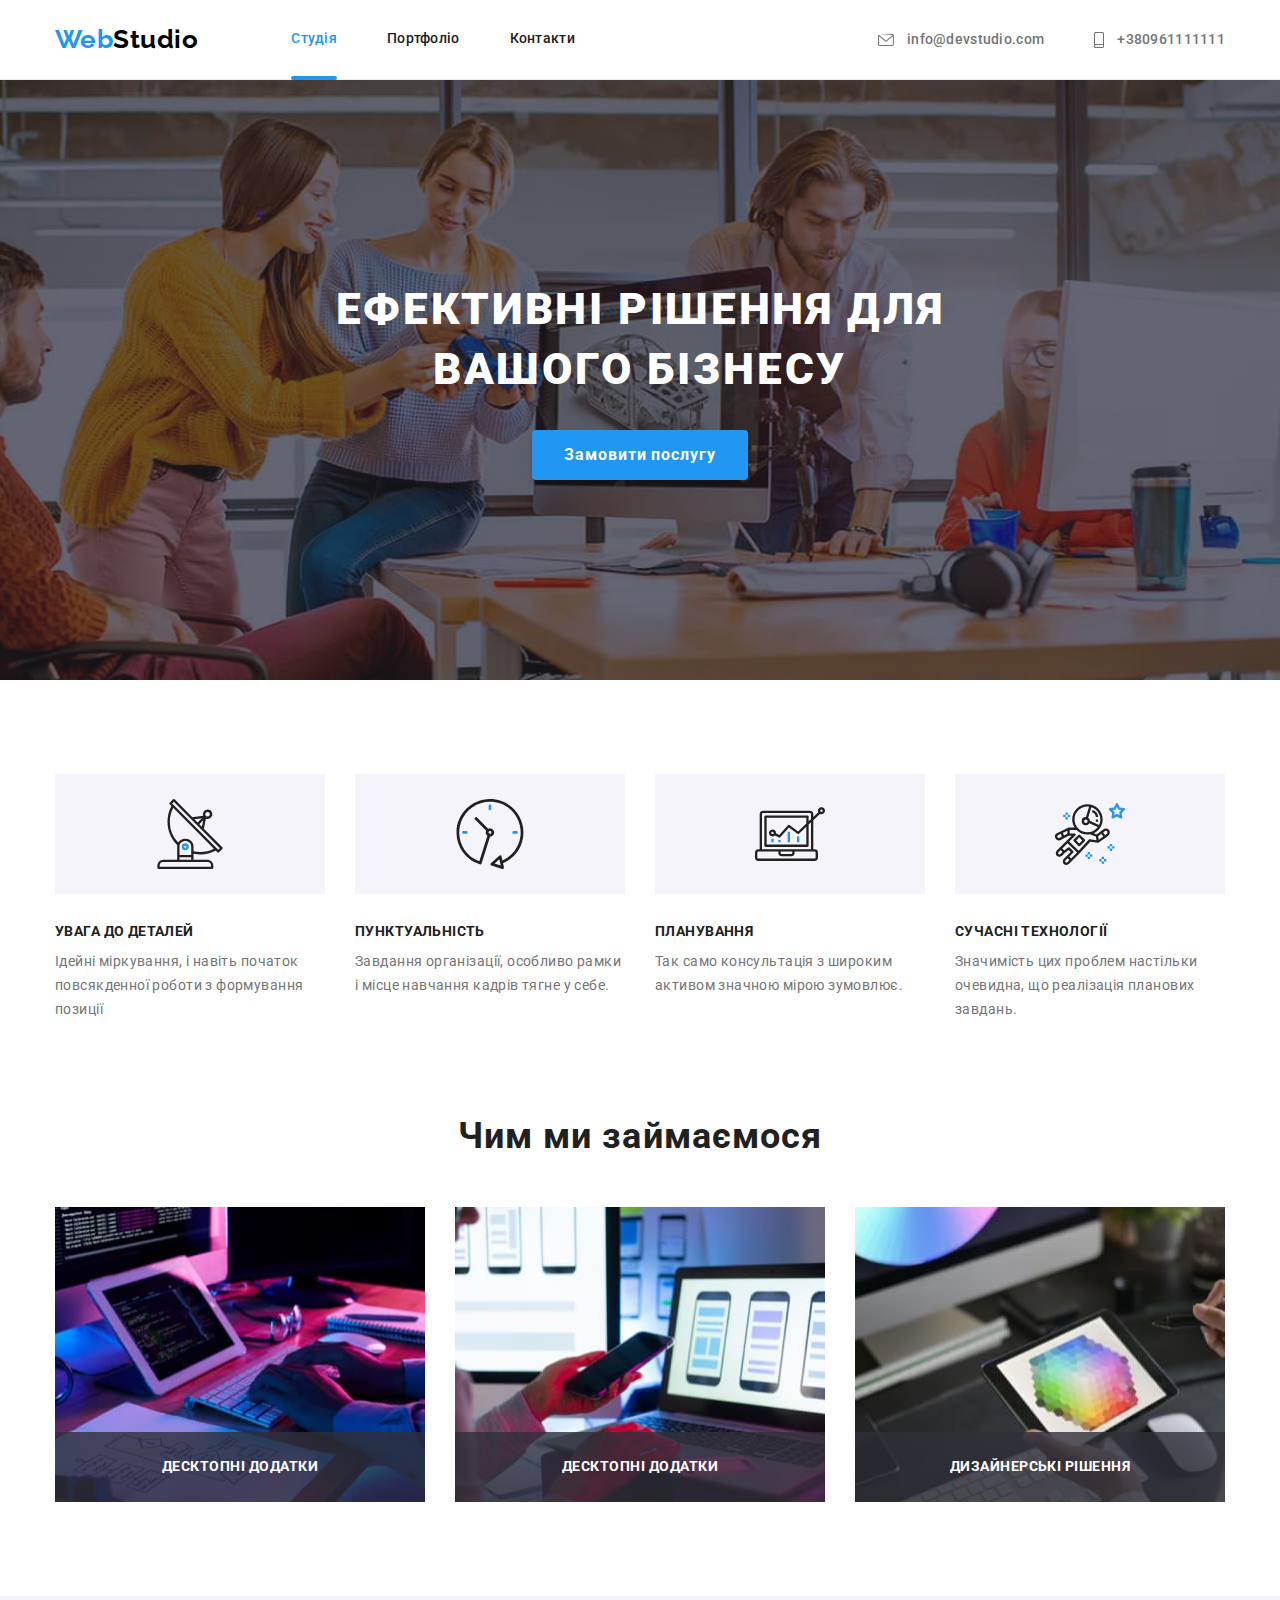
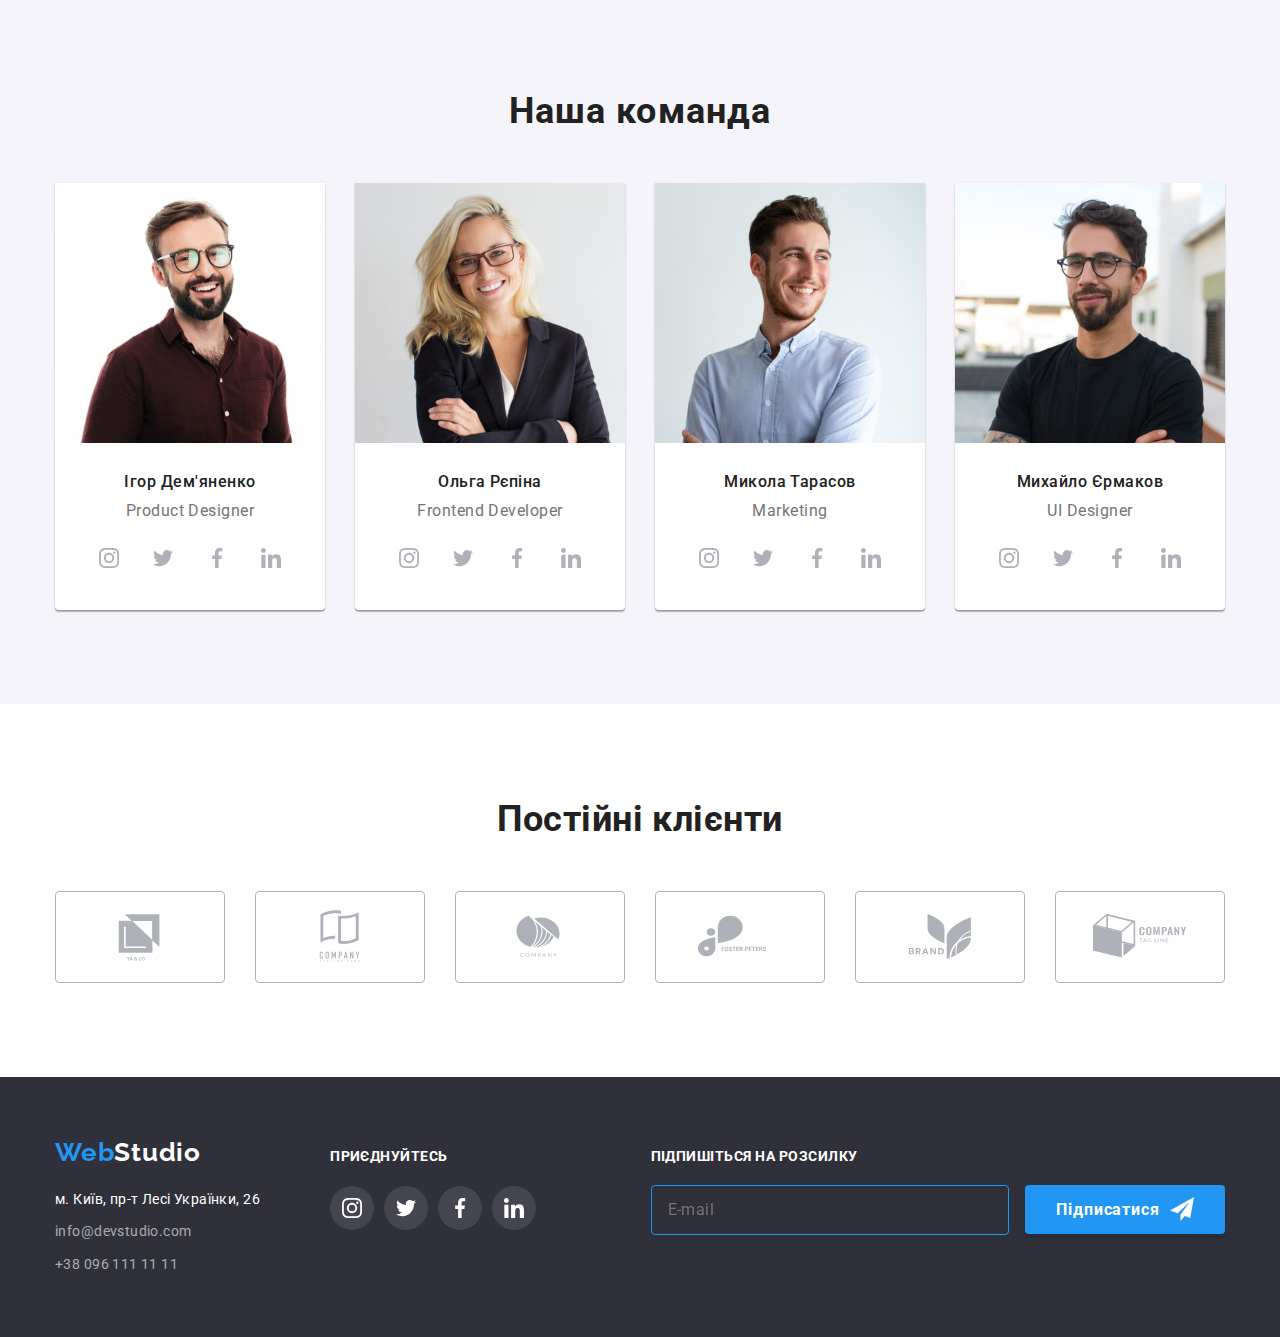
==== commit 01742b20: "hw 5.6" ====
--- a/index.html
+++ b/index.html
@@ -26,12 +26,12 @@
         <div class="container container-head">
             <nav class="nav-head">
                 <!-- logo -->
-                <a href="./index.html" class="header-logo"><span class="web">Web</span>Studio</a>
+                <a href="./index.html" class="header-logo link "><span class="web">Web</span>Studio</a>
                 <!-- Навігація сайту -->
                 <ul class=" nav-head-list list">
-                    <li><a href="" class="header-list current">Студія</a></li>
-                    <li><a href="./portfolio.html" class="header-list">Портфоліо</a></li>
-                    <li><a href="#" class="header-list">Контакти</a></li>
+                    <li class="nav-head-list-item active-link"><a href="" class="header-list link current">Студія</a></li>
+                    <li class="nav-head-list-item"><a href="./portfolio.html" class="header-list link ">Портфоліо</a></li>
+                    <li class="nav-head-list-item"><a href="#" class="header-list link">Контакти</a></li>
                 </ul>
             </nav>
             <!-- Контактні дані -->
@@ -58,7 +58,7 @@
         <section class="overlay main-section">
             <div class="container">
                 <h1 class="main-title">Ефективні рішення для вашого бізнесу</h1>
-                <button type="button" class="main-btn">Замовити послугу</button>
+                <button type="button" class="main-btn" data-modal-open>Замовити послугу</button>
             </div>
         </section>
         <!-- Переваги. наступні уроки  сховати заголовок h2  -->
@@ -425,14 +425,14 @@
                     <use href="./images/icomoon.svg#icon-close"></use>
                 </svg>
             </button>
-            <!-- <p class="modal-name">Залиште свої дані, ми вам передзвонимо</p>
+            <p class="modal-name">Залиште свої дані, ми вам передзвонимо</p>
             <form class="modal-form">
                 <div class="modal-field">
                     <label for="user-name" class="inpul-label">Ім'я</label>
                     <div class="input-wrap">
                         <input type="text" name="user-name" class="modal-input" minlength="3" required id="user-name" />
                         <svg class="modal-input-icon" width="18" height="18">
-                            <use href="./images/icons.svg#(експортувати картинку)"></use>
+                            <use href="./images/icomoon.svg#icon-person-black"></use>
                         </svg>
                     </div>
                 </div>
@@ -443,7 +443,7 @@
                         <input type="tel" name="user-tel" class="modal-input" title="+380 (67) 111-11-11"
                             pattern="[\+]\d{3}\s[\(]\d{2}[\)]\s\d{3}[\-]\d{2}[\-]\d{2}" required id="user-tel" />
                         <svg class="modal-input-icon" width="18" height="18">
-                            <use href="./images/icons.svg#(експортувати картинку)"></use>
+                            <use href="./images/icomoon.svg#icon-phone-black"></use>
                         </svg>
                     </div>
                 </div>
@@ -453,7 +453,7 @@
                     <div class="input-wrap">
                         <input type="email" name="user-email" class="modal-input" id="user-email" />
                         <svg class="modal-input-icon" width="18" height="18">
-                            <use href="./images/icons.svg#(експортувати картинкуemail)"></use>
+                            <use href="./images/icomoon.svg#icon-email-black"></use>
                         </svg>
                     </div>
                 </div>
@@ -468,14 +468,14 @@
                     <input type="checkbox" name="privacy" id="privacy" class="input-check hidden-header">
                     <label for="privacy" class="check-text">
                         <span>
-                            <svg class="check-icon" width="16" height="15">
-                                <use href="./images/icons.svg#(експортувати картинку)></use>
-                        </svg>
+                            <!-- <svg class="check-icon" width="16" height="15">
+                                <use href="./images/icomoon.svg#icon-check"></use>
+                        </svg> -->
                             </span>
                             Погоджуюся з розсилкою та приймаю <a href=" #" class="contract-conditions">Умови договору</a></label>
                 </div>
                 <button type="submit" class="modal-send-button">Відправити</button>
-            </form> -->
+            </form>
             </div>
             </div>
 <!------------------Скріпти ------------------>
--- a/css/styles.css
+++ b/css/styles.css
@@ -29,6 +29,9 @@
     --footer-mail-tel-color: rgba(255, 255, 255, 0.6);
     --portfolio-item-border-color: #eeeeee;
     --fill-icon-color: #afb1b8;
+    --transition-duration: 250ms;
+    --transition-timing-function: cubic-bezier(0.4, 0, 0.2, 1);
+    --site-soc-linc-bg-color: rgba(255, 255, 255, 0.1);
 }
 
 p,
@@ -53,6 +56,7 @@
 
 img {
     display: block;
+    width: 100%;
 }
 
 /* Прибирає крапки в списках елементів <li> */
@@ -140,6 +144,28 @@
     color: #212121;
     text-decoration: none;
     display: block;
+    /* color: var(--header-logo-text-color);
+    font-family: 'Raleway', sans-serif;
+    font-weight: 500;
+    font-size: 26px;
+    line-height: 1.14;
+    letter-spacing: 0.02em; */
+}
+
+.nav-head-list-item {
+    position: relative;
+}
+
+.header-list.current:after{
+        content: '';
+        position: absolute;
+        left: 0;
+        bottom: -33px;
+        display: block;
+        width: 100%;
+        height: 4px;
+        border-radius: 2px;
+        background-color: var(--accent-color);
 }
 
 .header-list:hover,
@@ -305,6 +331,10 @@
     border-radius: 50%;
     align-items: center;
     justify-content: center;
+
+    transition-property: background-color;
+    transition-duration: var(--transition-duration);
+    transition-timing-function: var(--transition-timing-function);
 }
 
 .networks-soc-icon {
@@ -325,6 +355,7 @@
 
 .footer-input-check {
     margin-left: auto;
+
 }
 
 .footer-label {
@@ -334,6 +365,33 @@
     line-height: 1.14;
     text-transform: uppercase;
 }
+
+.foot-sub-form-mail {
+    min-width: 358px;
+    padding: 15px;
+    padding-left: 16px;
+    border: 1px solid rgba(255, 255, 255, 0.3);
+    filter: drop-shadow(0px 4px 4px rgba(0, 0, 0, 0.15));
+    border-radius: 4px;
+    color: var(--secondary-accent-color);
+    background-color: transparent;
+
+    transition-property: border;
+    transition-duration: var(--transition-duration);
+    transition-timing-function: var(--transition-timing-function);
+}
+
+.foot-sub-form-mail {
+    outline: none;
+    border: 1px solid var(--accent-color);
+}
+
+.foot-sub-form-mail::placeholder {
+    font-size: 16px;
+    line-height: 1.25;
+    letter-spacing: 0.03em;
+}
+
 
 .footer-subscription {
     width: 200px;
@@ -341,6 +399,717 @@
     padding: 10px 28px;
 }
 
+
+
+.button-send-icon {
+    margin-left: 10px;
+    fill: var(--secondary-accent-color);
+}
+
+/* Герой  індекс*/
+.overlay {
+    background-color: var(--hero-bg-color);
+    padding-top: 200px;
+    padding-bottom: 200px;
+    text-align: center;
+    max-width: 1600px;
+    height: 600px;
+    margin-left: auto;
+    margin-right: auto;
+    background-image: linear-gradient(to right, rgba(47, 48, 58, 0.4), rgba(47, 48, 58, 0.4)),
+        url(../images/img.hero.jpg);
+    background-size: cover;
+    background-repeat: no-repeat;
+    background-position: center;
+}
+
+.main-section {
+    background-color: #2F303A;
+    padding-bottom: 200px;
+    padding-top: 200px;
+    text-align: center;
+}
+
+/* Ефективні рішення для вашого бізнесу */
+.main-title {
+    font-family: 'Roboto', sans-serif;
+    font-weight: 900;
+    font-size: 44px;
+    line-height: 1.36;
+    text-align: center;
+    letter-spacing: 0.06em;
+    text-transform: uppercase;
+    color: #FFFFFF;
+    width: 696px;
+    margin: 0 auto;
+    margin-bottom: 30px;
+}
+
+/* Кнопка індекс */
+.main-btn {
+    box-shadow: 0px 4px 4px rgba(0, 0, 0, 0.15);
+    border-radius: 4px;
+    border: none;
+    background-color: #2196F3;
+    font-family: 'Roboto';
+    font-weight: 700;
+    font-size: 16px;
+    line-height: 1.87;
+    letter-spacing: 0.06em;
+    color: #FFFFFF;
+    cursor: pointer;
+    min-width: 216px;
+    padding: 10px 32px;
+}
+
+/* Переваги. Потім сховати заголовок h2 */
+.benefits {
+    padding-top: 94px;
+    padding-bottom: 94px;
+}
+
+.benefits-container {}
+
+.hidden-header {
+    position: absolute;
+    white-space: nowrap;
+    width: 1px;
+    height: 1px;
+    overflow: hidden;
+    border: 0;
+    padding: 0;
+    clip: rect(0 0 0 0);
+    clip-path: inset(50%);
+    margin: -1px;
+}
+
+.order-list {
+    display: flex;
+    gap: 30px;
+}
+
+.benefits-point {
+    flex-basis: calc((100% - 30px) / 4);
+}
+
+.benefits-img {
+    width: 270px;
+    height: 120px;
+    display: flex;
+    align-items: center;
+    justify-content: center;
+    padding: 25px 100px;
+    background-color: var(--secondary-bg-color);
+    margin-bottom: 30px;
+}
+
+.icon-benefits {}
+
+.section-heading {
+    font-weight: 700;
+    font-size: 14px;
+    line-height: 1.14;
+    letter-spacing: 0.03em;
+    text-transform: uppercase;
+    color: var(--title-text-color);
+    margin-bottom: 10px;
+}
+
+.section-p {
+    font-family: 'Roboto', sans-serif;
+    font-weight: 400;
+    font-size: 14px;
+    line-height: 1.71;
+    letter-spacing: 0.03em;
+    color: #757575;
+    /* margin-top: 10px; */
+}
+
+/* Чим ми займаємося */
+.about {
+    text-align: center;
+    padding-bottom: 94px;
+}
+
+.we-work {
+    font-family: 'Roboto', sans-serif;
+    font-weight: 700;
+    font-size: 36px;
+    line-height: 1.16;
+    text-align: center;
+    letter-spacing: 0.03em;
+    color: #212121;
+    margin-bottom: 50px;
+}
+
+.we-work-list {
+    display: flex;
+    gap: 30px;
+}
+
+.we-do-container {
+    position: relative;
+}
+
+.we-do-text {
+    position: absolute;
+    bottom: 0;
+    width: 370px;
+    height: 70px;
+    font-weight: 700;
+    font-size: 14px;
+    line-height: 1.14;
+    text-transform: uppercase;
+    color: var(--secondary-accent-color);
+
+    display: flex;
+    justify-content: center;
+    align-items: center;
+
+    background: rgba(47, 48, 58, 0.8);
+}
+
+/* Наша команда */
+.team-section {
+    /* background-color: #F5F4FA;
+    text-align: center;
+    padding-bottom: 94px 0; */
+    background-color: #F5F4FA;
+    padding-top: 94px;
+    padding-bottom: 94px;
+    text-align: center;
+}
+
+.our-team {
+    /* font-family: 'Roboto', sans-serif;
+    font-weight: 700;
+    font-size: 36px;
+    line-height: 1.16;
+    text-align: center;
+    letter-spacing: 0.03em;
+    color: #212121;
+    margin-bottom: 50px; */
+    font-weight: 700;
+    font-size: 36px;
+    line-height: 1.17;
+    letter-spacing: 0.03em;
+    color: var(--title-text-color);
+    margin-bottom: 50px;
+}
+
+.team-list {
+    display: flex;
+    gap: 30px;
+}
+
+/* Фото команди */
+.ourteam-index {
+    background: #FFFFFF;
+    box-shadow: 0px 1px 3px rgba(0, 0, 0, 0.12), 0px 1px 1px rgba(0, 0, 0, 0.14), 0px 2px 1px rgba(0, 0, 0, 0.2);
+    border-radius: 0px 0px 4px 4px;
+}
+
+.pading-team {
+    /* padding: 30px 0;
+    font-size: 0; */
+    padding-top: 30px;
+    padding-bottom: 30px;
+}
+
+.team-name {
+    font-family: 'Roboto', sans-serif;
+    font-weight: 500;
+    font-size: 16px;
+    line-height: 1.18;
+    text-align: center;
+    letter-spacing: 0.03em;
+    color: #212121;
+    margin-bottom: 10px;
+}
+
+.working {
+    font-family: 'Roboto', sans-serif;
+    font-weight: 400;
+    font-size: 16px;
+    line-height: 1.19;
+    text-align: center;
+    letter-spacing: 0.03em;
+    color: #757575;
+    margin-bottom: 16px;
+}
+
+
+
+/* Соцмережі під фото */
+.work-con-icon {
+    fill: var(--fill-icon-color);
+}
+
+.employees-network-list {
+    display: flex;
+    justify-content: center;
+    gap: 10px;
+}
+
+.employees-soc-item {
+    width: 44px;
+    height: 44px;
+}
+
+.employees-soc-link {
+    width: 100%;
+    height: 100%;
+    display: flex;
+    background: var(--secondary-accent-color);
+    border-radius: 50%;
+    align-items: center;
+    justify-content: center;
+    transition: background-color var(--transition-duration) var(--transition-timing-function)
+}
+
+.employees-soc-link:hover,
+.employees-soc-link:focus {
+    background: var(--accent-color);
+}
+
+.employees-soc-link .work-con-icon {
+        transition: fill var(--transition-duration) var(--transition-timing-function)
+}
+
+.employees-soc-link:hover .work-con-icon,
+.employees-soc-link:focus .work-con-icon {
+    fill: var(--secondary-accent-color);
+    transition: fill var(--transition-duration) var(--transition-timing-function)
+}
+
+/* Постійні клієнти */
+.clients-section {
+    padding-top: 94px;
+    padding-bottom: 94px;
+}
+
+.clients-title {
+    font-weight: 700;
+    font-size: 36px;
+    line-height: 1.17;
+    text-align: center;
+    color: var(--title-text-color);
+    margin-bottom: 50px;
+}
+
+.clients-list {
+    display: flex;
+    gap: 30px;
+    list-style-type: none;
+}
+
+.clients-item {
+    width: calc((100% - 150px) / 6);
+    height: 92px;
+}
+
+.clients-link {
+    width: 100%;
+    height: 100%;
+    border: 1px solid var(--fill-icon-color);
+    border-radius: 4px;
+    display: flex;
+    align-items: center;
+    justify-content: center;
+}
+
+.cliens-icon {
+    fill: var(--fill-icon-color);
+}
+
+.clients-link:hover,
+.clients-link:focus {
+    border-color: var(--accent-color);
+}
+
+.clients-link:hover .cliens-icon,
+.clients-link:focus .cliens-icon {
+    fill: var(--accent-color);
+}
+
+/* Портфоліо  Портфоліо Портфоліо Портфоліо */
+/* головний контент меін */
+.main-color-port {
+    padding-top: 94px;
+    padding-bottom: 94px;
+}
+
+.hidden-header-port {
+    position: absolute;
+    white-space: nowrap;
+    width: 1px;
+    height: 1px;
+    overflow: hidden;
+    border: 0;
+    padding: 0;
+    clip: rect(0 0 0 0);
+    clip-path: inset(50%);
+    margin: -1px;
+
+
+}
+
+/* Конопки */
+.button-list-port {
+    display: flex;
+    justify-content: center;
+    gap: 8px;
+    margin-bottom: 50px;
+}
+
+.filter-button {}
+
+.portfolio-button {
+    font-family: 'Roboto', sans-serif;
+    font-style: normal;
+    font-weight: 500;
+    font-size: 16px;
+    line-height: 1.62;
+    text-align: center;
+    letter-spacing: 0.03em;
+    background-color: #F5F4FA;
+    color: var(--title-text-color);
+    border-radius: 4px;
+    border: none;
+    padding: 6px 22px;
+}
+
+.portfolio-button:hover,
+.portfolio-button:focus {
+    color: var(--secondary-accent-color);
+    background-color: var(--accent-color);
+    cursor: pointer;
+    box-shadow: 0px 3px 1px rgba(0, 0, 0, 0.1), 0px 1px 2px rgba(0, 0, 0, 0.08),
+        0px 2px 2px rgba(0, 0, 0, 0.12);
+}
+
+/* Список портфоліо карток */
+.port-product-list {
+    display: flex;
+    flex-wrap: wrap;
+    gap: 30px;
+}
+
+.port-product-list .product-item {
+    flex-basis: calc((100% - 60px) / 3);
+
+    transition-property: box-shadow;
+    transition-duration: var(--transition-duration);
+    transition-timing-function: var(--transition-timing-function);
+}
+
+.product-item:hover .port-img-text {
+    transform: translateY(0);
+}
+
+.port-product-list .product-item:hover {
+    box-shadow: 0px 1px 1px rgba(0, 0, 0, 0.12), 0px 4px 4px rgba(0, 0, 0, 0.06), 1px 4px 6px rgba(0, 0, 0, 0.16);
+}
+
+.card-link {
+    display: block;
+    transition: box-shadow var(--transition-main); 
+    text-decoration: none;
+}
+
+.port-img-text {
+    position: absolute;
+    top: 0;
+    padding: 63px 24px;
+    font-weight: 400;
+    font-size: 18px;
+    line-height: 1.56;
+    letter-spacing: 0.03em;
+    color: var(--secondary-accent-color);
+    background-color: rgba(33, 150, 243, 0.9);
+    height: 100%;
+    transform: translateY(100%);
+    transition: transform var(--transition-duration) var(--transition-timing-function);
+    overflow: auto;
+}
+
+.card-link:hover,
+.card-link:focus {
+    box-shadow: 0px 1px 1px rgba(0, 0, 0, 0.12), 0px 4px 4px rgba(0, 0, 0, 0.06), 1px 4px 6px rgba(0, 0, 0, 0.16);
+}
+
+.card-image {}
+
+.portfolio-owner {
+    padding: 20px 24px;
+    border: 1px solid var(--portfolio-item-border-color);
+    border-top: none;
+}
+
+.portfolio-img {
+    font-family: 'Roboto', sans-serif;
+    font-weight: 700;
+    font-size: 18px;
+    line-height: 2;
+    letter-spacing: 0.06em;
+    color: #212121;
+    margin-bottom: 4px;
+    /* font-weight: 700;
+    font-size: 18px;
+    line-height: calc(36 / 18);
+    letter-spacing: 0.06em;
+    color: var(--title-text-color); */
+}
+
+.portfolio-parag {
+    font-family: 'Roboto', sans-serif;
+    font-weight: 400;
+    font-size: 16px;
+    line-height: 1.87;
+    letter-spacing: 0.03em;
+    color: #757575;
+    /* font-weight: 400;
+    font-size: 16px;
+    line-height: 1.87;
+    letter-spacing: 0.03em;
+    color: var(--primary-text-color); */
+}
+
+.port-img-text-cont {
+    position: relative;
+    overflow: hidden;
+}
+
+/*----------- МОДАЛЬНЕ ВІКНО -------------- */
+.backdrop {
+    /* width: 100%;
+    height: 100%;
+    background-color: rgba(0, 0, 0, 0.2);
+    position: fixed;
+    top: 0;
+    transition: opacity 250ms var(--timing-function), visibility 250ms var(--timing-function); */
+    width: 100%;
+    height: 100%;
+    background-color: rgba(0, 0, 0, 0.2);
+    position: fixed;
+    top: 0;
+    transition: visibility 300ms linear, opacity 300ms linear;
+}
+
+/* Стан коли модалка відкрита */
+.modal {
+    width: 528px;
+    min-height: 581px;
+    background-color: var(--secondary-accent-color);
+    box-shadow: 0px 1px 3px rgba(0, 0, 0, 0.12), 0px 1px 1px rgba(0, 0, 0, 0.14), 0px 2px 1px rgba(0, 0, 0, 0.2);
+    border-radius: 4px;
+    position: absolute;
+    top: 50%;
+    left: 50%;
+    transform: translate(-50%, -50%) scale(1);
+    transition: transform var(--transition-duration) var(--transition-timing-function);
+    padding: 40px;
+}
+
+/* Стан коли модалка закрита */
+.backdrop.is-hidden .modal {
+    transform: translate(-50%, -50%) scale(0);
+}
+
+.modal-name {
+    /* font-weight: 700;
+    font-size: 20px;
+    line-height: 1.15;
+    text-align: center;
+    margin-bottom: 12px; */
+        font-family: 'Roboto';
+        font-weight: 700;
+        font-size: 20px;
+        line-height: 1.15;
+        text-align: center;
+        letter-spacing: 0.03em;
+        color: #212121;
+        margin-bottom: 12px;
+}
+
+.modal-field {
+    margin-bottom: 10px;
+}
+
+.input-wrap {
+    position: relative;
+}
+
+.modal-close {
+    width: 30px;
+    height: 30px;
+    background-color: transparent;
+    border: 1px solid rgba(0, 0, 0, 0.1);
+    border-radius: 50%;
+    position: absolute;
+    right: 8px;
+    top: 8px;
+    display: flex;
+    align-items: center;
+    justify-content: center;
+    cursor: pointer;
+    
+    transition-property: fill;
+    transition-duration: var(--transition-duration);
+    transition-timing-function: var(--transition-timing-function);
+}
+
+.modal-close:hover {
+    fill: var(--hover-btn-color);
+
+}
+
+.backdrop.is-hidden {
+    opacity: 0;
+    visibility: hidden;
+    pointer-events: none;
+}
+
+.modal-input {
+    width: 100%;
+    height: 40px;
+    padding: 12px;
+    padding-left: 42px;
+    border: 1px solid rgba(33, 33, 33, 0.2);
+    border-radius: 4px;
+    outline: transparent;
+
+    transition-property: border-color;
+    transition-duration: var(--transition-duration);
+    transition-timing-function: var(--transition-timing-function);
+}
+
+.modal-input:focus {
+    border-color: var(--accent-color);
+    outline: none;
+}
+
+.inpul-label {
+    font-weight: 400;
+    font-size: 12px;
+    line-height: 1.17;
+    letter-spacing: 0.01em;
+    color: var(--primary-text-color);
+}
+
+.inpul-label {
+    display: block;
+    margin-bottom: 4px;
+}
+
+.modal-user-comment {
+    width: 100%;
+    height: 120px;
+    border: 1px solid rgba(33, 33, 33, 0.2);
+    border-radius: 4px;
+    padding: 12px 16px;
+    resize: none;
+}
+
+.modal-user-comment::placeholder {
+    font-family: 'Roboto', sans-serif;
+    font-weight: 400;
+    font-size: 12px;
+    line-height: 1.17;
+    letter-spacing: 0.01em;
+    color: rgba(117, 117, 117, 0.5);
+}
+
+.modal-input:focus+.modal-input-icon {
+    fill: var(--accent-color);
+}
+
+.modal-input-icon {
+    position: absolute;
+    left: 12px;
+    top: 50%;
+    transform: translateY(-50%);
+}
+
+.check-text {
+    font-weight: 400;
+    font-size: 14px;
+    line-height: 1.71;
+    color: var(--primary-text-color);
+    display: flex;
+    align-items: center;
+    justify-content: center;
+}
+
+.check-text span::before {
+    content: '';
+    width: 16px;
+    height: 15px;
+    border: 2px solid var(--title-text-color);
+    border-radius: 3px;
+    margin-right: 8px;
+    display: flex;
+    align-items: center;
+    justify-content: center;
+    fill: transparent;
+
+    transition-property: background-color, fill, border-color;
+    transition-duration: var(--transition-duration);
+    transition-timing-function: var(--transition-timing-function);
+}
+
+.input-check:checked+.check-text span::before {
+    background: var(--accent-color) url('../images/checked-icon.svg') no-repeat center ;
+    border-color: var(--accent-color);
+}
+
+.input-check:focus+.check-text span {
+    border-color: var(--accent-color);
+}
+
+.contract-conditions {
+    color: var(--accent-color);
+    margin-left: 5px;
+
+}
+
+.contract-conditions::after {
+    content: "";
+    border-bottom: 1px solid var(--accent-color);
+}
+
+.modal-send-button {
+    font-family: 'Roboto', sans-serif;
+    font-style: normal;
+    font-weight: 700;
+    font-size: 16px;
+    line-height: 1.88;
+    display: flex;
+    align-items: center;
+    text-align: center;
+    letter-spacing: 0.06em;
+    color: var(--secondary-accent-color);
+    background-color: var(--accent-color);
+    margin: 0 auto;
+    width: 200px;
+    box-shadow: 0px 4px 4px rgba(0, 0, 0, 0.15);
+    border: 0px;
+    border-radius: 4px;
+    padding: 10px 52px;
+    
+    transition-property: background-color;
+    transition-duration: var(--transition-duration);
+    transition-timing-function: var(--transition-timing-function);
+}
+
+.modal-send-button:hover,
+.modal-send-button:focus {
+    cursor: pointer;
+    background-color: var(--hover-btn-color);
+    outline: 0;
+}
+
+/*утиліти  */
 .main-button {
     display: inline-flex;
     align-items: center;
@@ -363,530 +1132,4 @@
 
 .main-button:hover {
     background-color: var(--hover-btn-color);
-}
-
-.button-send-icon {
-    margin-left: 10px;
-    fill: var(--secondary-accent-color);
-}
-
-/* Герой  індекс*/
-.overlay {
-    background-color: var(--hero-bg-color);
-    padding-top: 200px;
-    padding-bottom: 200px;
-    text-align: center;
-    max-width: 1600px;
-    height: 600px;
-    margin-left: auto;
-    margin-right: auto;
-    background-image: linear-gradient(to right, rgba(47, 48, 58, 0.4), rgba(47, 48, 58, 0.4)),
-        url(../images/img.hero.jpg);
-    background-size: cover;
-    background-repeat: no-repeat;
-    background-position: center;
-}
-
-.main-section {
-    background-color: #2F303A;
-    padding-bottom: 200px;
-    padding-top: 200px;
-    text-align: center;
-}
-
-/* Ефективні рішення для вашого бізнесу */
-.main-title {
-    font-family: 'Roboto', sans-serif;
-    font-weight: 900;
-    font-size: 44px;
-    line-height: 1.36;
-    text-align: center;
-    letter-spacing: 0.06em;
-    text-transform: uppercase;
-    color: #FFFFFF;
-    width: 696px;
-    margin: 0 auto;
-    margin-bottom: 30px;
-}
-
-/* Кнопка індекс */
-.main-btn {
-    box-shadow: 0px 4px 4px rgba(0, 0, 0, 0.15);
-    border-radius: 4px;
-    border: none;
-    background-color: #2196F3;
-    font-family: 'Roboto';
-    font-weight: 700;
-    font-size: 16px;
-    line-height: 1.87;
-    letter-spacing: 0.06em;
-    color: #FFFFFF;
-    cursor: pointer;
-    min-width: 216px;
-    padding: 10px 32px;
-}
-
-/* Переваги. Потім сховати заголовок h2 */
-.benefits {
-    padding-top: 94px;
-    padding-bottom: 94px;
-}
-
-.benefits-container {}
-
-.hidden-header {
-    position: absolute;
-    white-space: nowrap;
-    width: 1px;
-    height: 1px;
-    overflow: hidden;
-    border: 0;
-    padding: 0;
-    clip: rect(0 0 0 0);
-    clip-path: inset(50%);
-    margin: -1px;
-}
-
-.order-list {
-    display: flex;
-    gap: 30px;
-}
-
-.benefits-point {
-    flex-basis: calc((100% - 30px) / 4);
-}
-
-.benefits-img {
-    width: 270px;
-    height: 120px;
-    display: flex;
-    align-items: center;
-    justify-content: center;
-    padding: 25px 100px;
-    background-color: var(--secondary-bg-color);
-    margin-bottom: 30px;
-}
-
-.icon-benefits {}
-
-.section-heading {
-    font-weight: 700;
-    font-size: 14px;
-    line-height: 1.14;
-    letter-spacing: 0.03em;
-    text-transform: uppercase;
-    color: var(--title-text-color);
-    margin-bottom: 10px;
-}
-
-.section-p {
-    font-family: 'Roboto', sans-serif;
-    font-weight: 400;
-    font-size: 14px;
-    line-height: 1.71;
-    letter-spacing: 0.03em;
-    color: #757575;
-    /* margin-top: 10px; */
-}
-
-/* Чим ми займаємося */
-.about {
-    text-align: center;
-    padding-bottom: 94px;
-}
-
-.we-work {
-    font-family: 'Roboto', sans-serif;
-    font-weight: 700;
-    font-size: 36px;
-    line-height: 1.16;
-    text-align: center;
-    letter-spacing: 0.03em;
-    color: #212121;
-    margin-bottom: 50px;
-}
-
-.we-work-list {
-    display: flex;
-    gap: 30px;
-}
-
-.we-do-container {
-    position: relative;
-}
-
-.we-do-text {
-    position: absolute;
-    bottom: 0;
-    width: 370px;
-    height: 70px;
-    font-weight: 700;
-    font-size: 14px;
-    line-height: 1.14;
-    text-transform: uppercase;
-    color: var(--secondary-accent-color);
-
-    display: flex;
-    justify-content: center;
-    align-items: center;
-
-    background: rgba(47, 48, 58, 0.8);
-}
-
-/* Наша команда */
-.team-section {
-    /* background-color: #F5F4FA;
-    text-align: center;
-    padding-bottom: 94px 0; */
-    background-color: #F5F4FA;
-    padding-top: 94px;
-    padding-bottom: 94px;
-    text-align: center;
-}
-
-.our-team {
-    /* font-family: 'Roboto', sans-serif;
-    font-weight: 700;
-    font-size: 36px;
-    line-height: 1.16;
-    text-align: center;
-    letter-spacing: 0.03em;
-    color: #212121;
-    margin-bottom: 50px; */
-    font-weight: 700;
-    font-size: 36px;
-    line-height: 1.17;
-    letter-spacing: 0.03em;
-    color: var(--title-text-color);
-    margin-bottom: 50px;
-}
-
-.team-list {
-    display: flex;
-    gap: 30px;
-}
-
-/* Фото команди */
-.ourteam-index {
-    background: #FFFFFF;
-    box-shadow: 0px 1px 3px rgba(0, 0, 0, 0.12), 0px 1px 1px rgba(0, 0, 0, 0.14), 0px 2px 1px rgba(0, 0, 0, 0.2);
-    border-radius: 0px 0px 4px 4px;
-}
-
-.pading-team {
-    /* padding: 30px 0;
-    font-size: 0; */
-    padding-top: 30px;
-    padding-bottom: 30px;
-}
-
-.team-name {
-    font-family: 'Roboto', sans-serif;
-    font-weight: 500;
-    font-size: 16px;
-    line-height: 1.18;
-    text-align: center;
-    letter-spacing: 0.03em;
-    color: #212121;
-    margin-bottom: 10px;
-}
-
-.working {
-    font-family: 'Roboto', sans-serif;
-    font-weight: 400;
-    font-size: 16px;
-    line-height: 1.19;
-    text-align: center;
-    letter-spacing: 0.03em;
-    color: #757575;
-    margin-bottom: 16px;
-}
-
-
-
-/* Соцмережі під фото */
-.work-con-icon {
-    fill: var(--fill-icon-color);
-}
-
-.employees-network-list {
-    display: flex;
-    justify-content: center;
-    gap: 10px;
-}
-
-.employees-soc-item {
-    width: 44px;
-    height: 44px;
-}
-
-.employees-soc-link {
-    width: 100%;
-    height: 100%;
-    display: flex;
-    background: var(--secondary-accent-color);
-    border-radius: 50%;
-    align-items: center;
-    justify-content: center;
-}
-
-.employees-soc-link:hover,
-.employees-soc-link:focus {
-    background: var(--accent-color);
-}
-
-.employees-soc-link:hover .work-con-icon,
-.employees-soc-link:focus .work-con-icon {
-    fill: var(--secondary-accent-color);
-}
-
-/* Постійні клієнти */
-.clients-section {
-    padding-top: 94px;
-    padding-bottom: 94px;
-}
-
-.clients-title {
-    font-weight: 700;
-    font-size: 36px;
-    line-height: 1.17;
-    text-align: center;
-    color: var(--title-text-color);
-    margin-bottom: 50px;
-}
-
-.clients-list {
-    display: flex;
-    gap: 30px;
-    list-style-type: none;
-}
-
-.clients-item {
-    width: calc((100% - 150px) / 6);
-    height: 92px;
-}
-
-.clients-link {
-    width: 100%;
-    height: 100%;
-    border: 1px solid var(--fill-icon-color);
-    border-radius: 4px;
-    display: flex;
-    align-items: center;
-    justify-content: center;
-}
-
-.cliens-icon {
-    fill: var(--fill-icon-color);
-}
-
-.clients-link:hover,
-.clients-link:focus {
-    border-color: var(--accent-color);
-}
-
-.clients-link:hover .cliens-icon,
-.clients-link:focus .cliens-icon {
-    fill: var(--accent-color);
-}
-
-/* Портфоліо  Портфоліо Портфоліо Портфоліо */
-/* головний контент меін */
-.main-color-port {
-    padding-top: 94px;
-    padding-bottom: 94px;
-}
-
-.hidden-header-port {
-    position: absolute;
-    white-space: nowrap;
-    width: 1px;
-    height: 1px;
-    overflow: hidden;
-    border: 0;
-    padding: 0;
-    clip: rect(0 0 0 0);
-    clip-path: inset(50%);
-    margin: -1px;
-
-
-}
-
-/* Конопки */
-.button-list-port {
-    display: flex;
-    justify-content: center;
-    gap: 8px;
-    margin-bottom: 50px;
-}
-
-.filter-button {}
-
-.portfolio-button {
-    font-family: 'Roboto', sans-serif;
-    font-style: normal font-weight: 500;
-    font-size: 16px;
-    line-height: 1.62;
-    text-align: center;
-    letter-spacing: 0.03em;
-    background-color: #F5F4FA;
-    color: var(--title-text-color: #212121);
-    border-radius: 4px;
-    border: none;
-    padding: 6px 22px;
-}
-
-.portfolio-button:hover,
-.portfolio-button:focus {
-    color: var(--secondary-accent-color);
-    background-color: var(--accent-color);
-    cursor: pointer;
-    box-shadow: 0px 3px 1px rgba(0, 0, 0, 0.1), 0px 1px 2px rgba(0, 0, 0, 0.08),
-        0px 2px 2px rgba(0, 0, 0, 0.12);
-}
-
-/* Список портфоліо карток */
-.port-product-list {
-    display: flex;
-    flex-wrap: wrap;
-    gap: 30px;
-}
-
-.port-product-list .product-item {
-    flex-basis: calc((100% - 60px) / 3);
-
-    transition-property: box-shadow;
-    transition-duration: var(--transition-duration);
-    transition-timing-function: var(--transition-timing-function);
-}
-
-.product-item:hover .port-img-text {
-    transform: translateY(0);
-}
-
-.port-product-list .product-item:hover {
-    box-shadow: 0px 1px 1px rgba(0, 0, 0, 0.12), 0px 4px 4px rgba(0, 0, 0, 0.06), 1px 4px 6px rgba(0, 0, 0, 0.16);
-}
-
-.card-link {
-    display: block;
-}
-
-.port-img-text {
-    position: absolute;
-    top: 0;
-    padding: 63px 24px;
-    font-weight: 400;
-    font-size: 18px;
-    line-height: 1.56;
-    letter-spacing: 0.03em;
-    color: var(--secondary-accent-color);
-    background-color: rgba(33, 150, 243, 0.9);
-    height: 100%;
-    transform: translateY(100%);
-    transition: transform var(--transition-duration) var(--transition-timing-function);
-    overflow: auto;
-}
-
-.card-link:hover,
-.card-link:focus {
-    box-shadow: 0px 1px 1px rgba(0, 0, 0, 0.12), 0px 4px 4px rgba(0, 0, 0, 0.06), 1px 4px 6px rgba(0, 0, 0, 0.16);
-}
-
-.card-image {}
-
-.portfolio-owner {
-    padding: 20px 24px;
-    border: 1px solid var(--portfolio-item-border-color);
-    border-top: none;
-}
-
-.portfolio-img {
-    font-family: 'Roboto', sans-serif;
-    font-weight: 700;
-    font-size: 18px;
-    line-height: 2;
-    letter-spacing: 0.06em;
-    color: #212121;
-    margin-bottom: 4px;
-    /* font-weight: 700;
-    font-size: 18px;
-    line-height: calc(36 / 18);
-    letter-spacing: 0.06em;
-    color: var(--title-text-color); */
-}
-
-.portfolio-parag {
-    font-family: 'Roboto', sans-serif;
-    font-weight: 400;
-    font-size: 16px;
-    line-height: 1.87;
-    letter-spacing: 0.03em;
-    color: #757575;
-    /* font-weight: 400;
-    font-size: 16px;
-    line-height: 1.87;
-    letter-spacing: 0.03em;
-    color: var(--primary-text-color); */
-}
-
-.port-img-text-cont {
-    position: relative;
-    overflow: hidden;
-}
-
-/*----------- МОДАЛЬНЕ ВІКНО -------------- */
-.backdrop {
-    width: 100%;
-    height: 100%;
-    background-color: rgba(0, 0, 0, 0.2);
-    position: fixed;
-    top: 0;
-    transition: opacity 250ms var(--timing-function), visibility 250ms var(--timing-function);
-}
-
-/* Стан коли модалка відкрита */
-.modal {
-    width: 528px;
-    min-height: 581px;
-    background-color: var(--secondary-accent-color);
-    box-shadow: 0px 1px 3px rgba(0, 0, 0, 0.12), 0px 1px 1px rgba(0, 0, 0, 0.14), 0px 2px 1px rgba(0, 0, 0, 0.2);
-    border-radius: 4px;
-    position: absolute;
-    top: 50%;
-    left: 50%;
-    transform: translate(-50%, -50%) scale(1);
-
-    transition: transform var(--transition-duration) var(--transition-timing-function);
-}
-
-/* Стан коли модалка закрита */
-.backdrop.is-hidden .modal {
-    transform: translate(-50%, -50%) scale(0);
-}
-
-.modal-close {
-    width: 30px;
-    height: 30px;
-    background-color: transparent;
-    border: 1px solid rgba(0, 0, 0, 0.1);
-    border-radius: 50%;
-    position: absolute;
-    right: 8px;
-    top: 8px;
-    display: flex;
-    align-items: center;
-    justify-content: center;
-    cursor: pointer;
-}
-
-.modal-close:hover {
-    fill: var(--hover-btn-color);
-
-}
-
-.backdrop.is-hidden {
-    opacity: 0;
-    visibility: hidden;
-    pointer-events: none;
 }